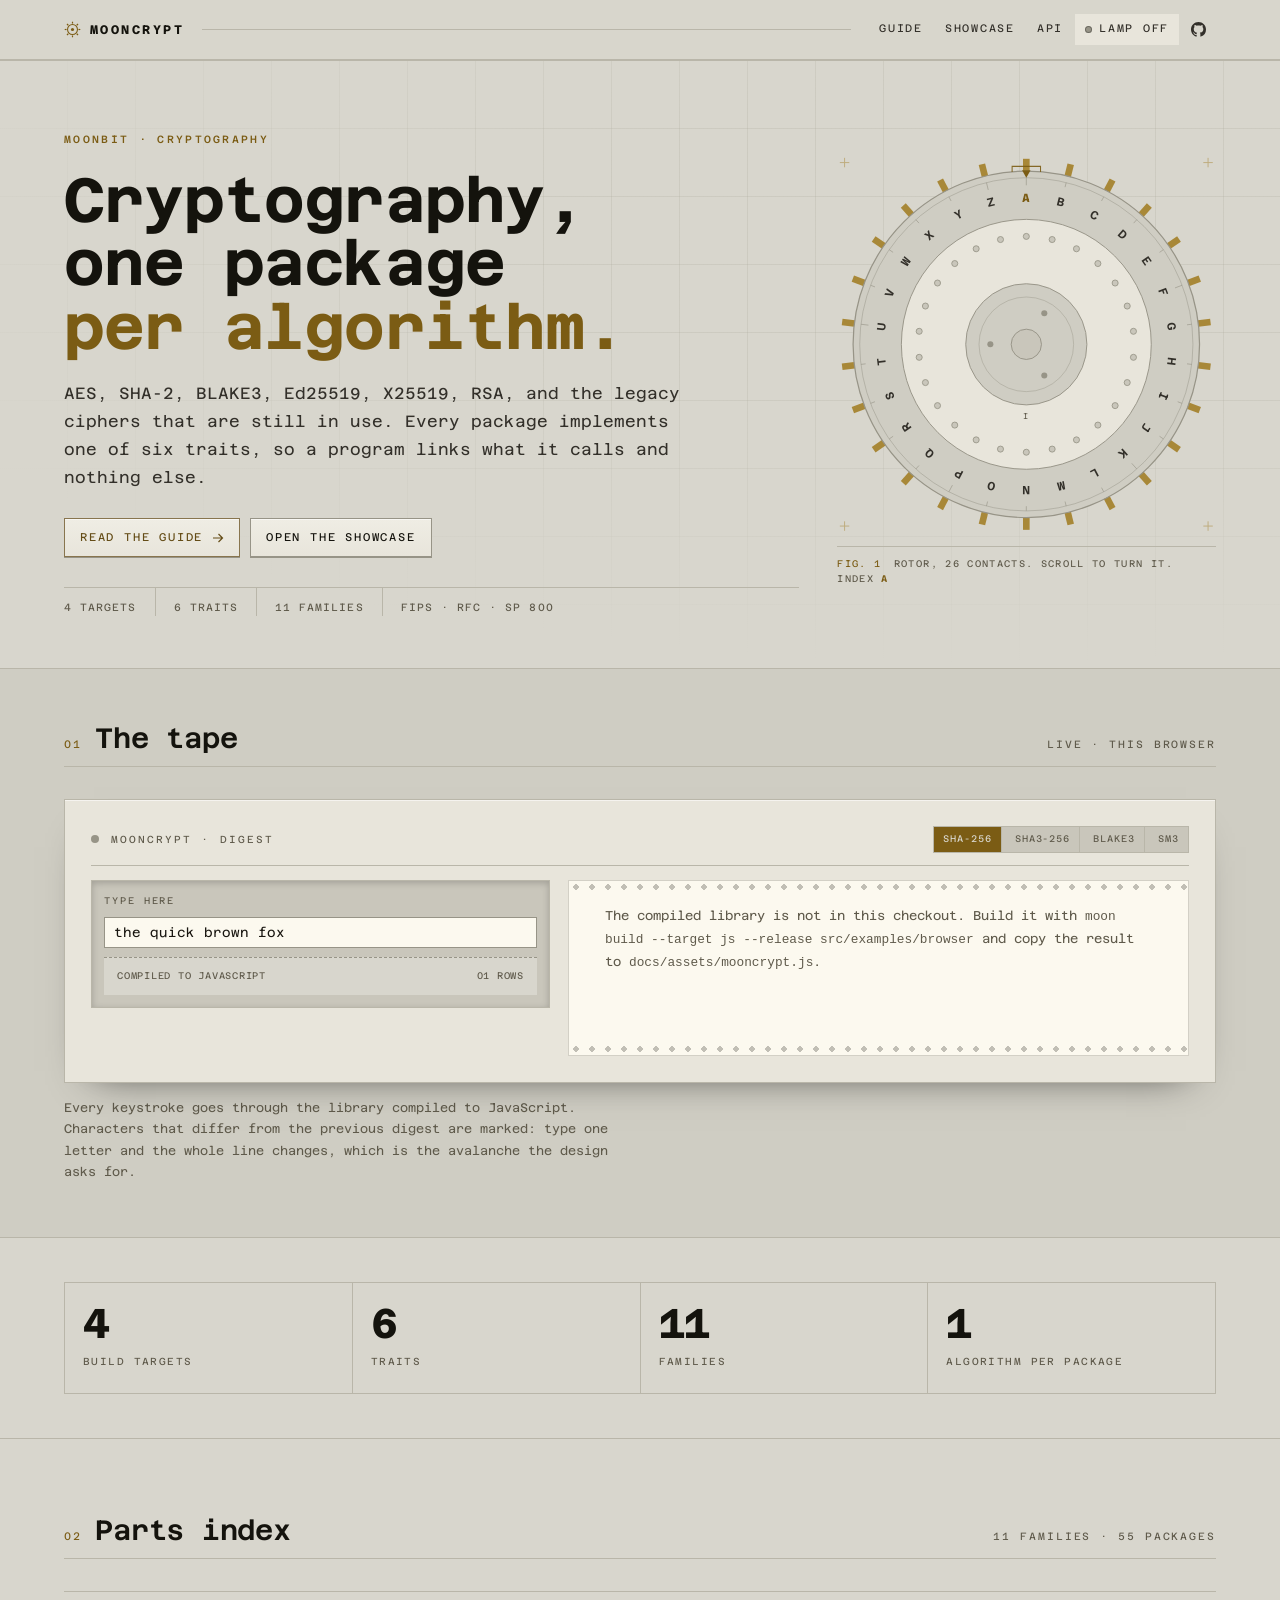
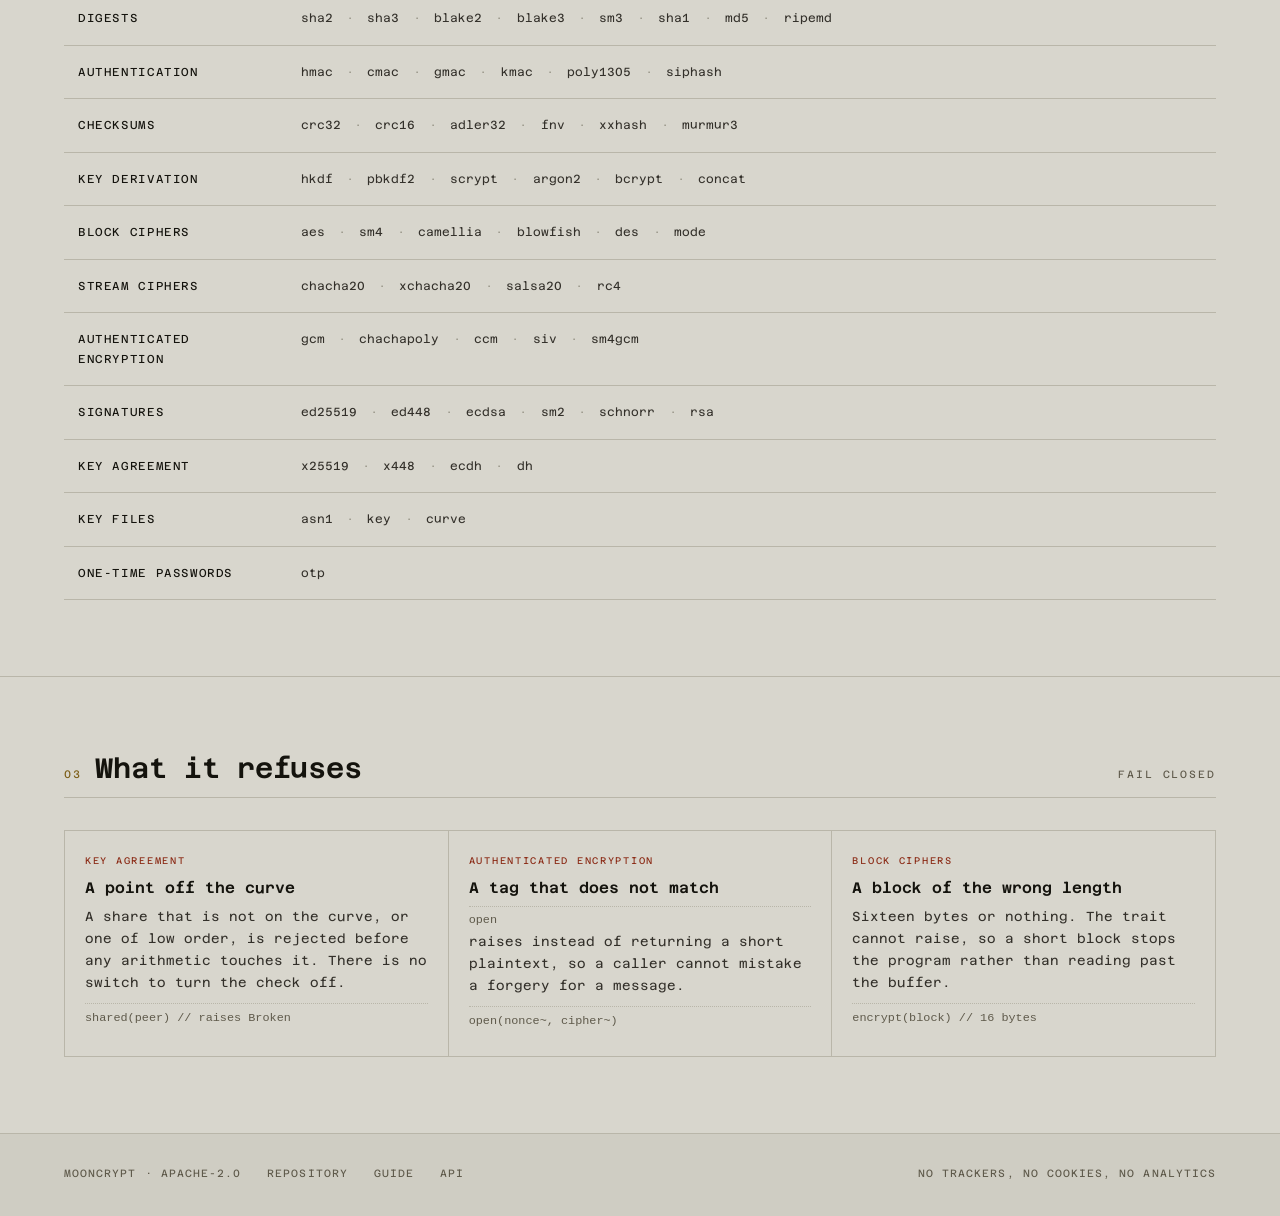
==== docs/index.html @ 3436085f "feat(mooncrypt): the rotor takes the wheel, one contact at a time. Twenty-six detents, 360/26 degree" ====
<!doctype html>
<html lang="en" data-home>
  <head>
    <meta charset="utf-8" />
    <meta name="viewport" content="width=device-width, initial-scale=1" />
    <title>mooncrypt — cryptographic algorithms for MoonBit</title>
    <meta
      name="description"
      content="Cryptographic algorithms for MoonBit, one per package: AES, SHA-2, SHA-3, BLAKE3, Ed25519, X25519, RSA, and the legacy ciphers that are still in use."
    />
    <link rel="icon" href="favicon.svg" type="image/svg+xml" />
    <link rel="preconnect" href="https://fonts.googleapis.com" />
    <link rel="preconnect" href="https://fonts.gstatic.com" crossorigin />
    <link
      href="https://fonts.googleapis.com/css2?family=Azeret+Mono:wght@400;500;600;700&display=swap"
      rel="stylesheet"
    />
    <link rel="stylesheet" href="assets/site.css" />
    <script>
      (() => {
        try {
          const saved = localStorage.getItem("mooncrypt-theme");
          const dark = !window.matchMedia("(prefers-color-scheme: light)").matches;
          document.documentElement.dataset.theme = saved || (dark ? "dark" : "light");
        } catch (e) {
          document.documentElement.dataset.theme = "dark";
        }
      })();
    </script>
  </head>

  <body>
    <header class="head">
      <div class="wrap">
        <a class="brand" href="index.html">
          <svg viewBox="0 0 24 24" aria-hidden="true">
            <circle cx="12" cy="12" r="7" fill="none" stroke="currentColor" stroke-width="1.5" />
            <circle cx="12" cy="12" r="2.2" fill="currentColor" />
            <g stroke="currentColor" stroke-width="1.7">
              <path d="M12 3.6V1" />
              <path d="M17.94 6.06 19.78 4.22" />
              <path d="M20.4 12H23" />
              <path d="M17.94 17.94 19.78 19.78" />
              <path d="M12 20.4V23" />
              <path d="M6.06 17.94 4.22 19.78" />
              <path d="M3.6 12H1" />
              <path d="M6.06 6.06 4.22 4.22" />
            </g>
          </svg>
          mooncrypt
        </a>

        <span class="head-rule" aria-hidden="true"></span>

        <nav class="nav" aria-label="Site">
          <a href="guide.html"><span class="word">Guide</span></a>
          <a href="showcase.html"><span class="word">Showcase</span></a>
          <a href="api.html"><span class="word">API</span></a>
          <button class="lamp-sw" data-theme-toggle aria-pressed="false" title="Switch the lamp">
            <i aria-hidden="true"></i><span class="word">lamp</span>
          </button>
          <a
            class="icon-link"
            href="https://github.com/moonbitstack/mooncrypt"
            aria-label="Repository on GitHub"
          >
            <svg viewBox="0 0 16 16" aria-hidden="true">
              <path
                fill="currentColor"
                d="M8 0C3.58 0 0 3.58 0 8c0 3.54 2.29 6.53 5.47 7.59.4.07.55-.17.55-.38 0-.19-.01-.82-.01-1.49-2.01.37-2.53-.49-2.69-.94-.09-.23-.48-.94-.82-1.13-.28-.15-.68-.52-.01-.53.63-.01 1.08.58 1.23.82.72 1.21 1.87.87 2.33.66.07-.52.28-.87.51-1.07-1.78-.2-3.64-.89-3.64-3.95 0-.87.31-1.59.82-2.15-.08-.2-.36-1.02.08-2.12 0 0 .67-.21 2.2.82.64-.18 1.32-.27 2-.27.68 0 1.36.09 2 .27 1.53-1.04 2.2-.82 2.2-.82.44 1.1.16 1.92.08 2.12.51.56.82 1.27.82 2.15 0 3.07-1.87 3.75-3.65 3.95.29.25.54.73.54 1.48 0 1.07-.01 1.93-.01 2.2 0 .21.15.46.55.38A8.01 8.01 0 0 0 16 8c0-4.42-3.58-8-8-8Z"
              />
            </svg>
          </a>
        </nav>
      </div>
    </header>

    <main>
      <section class="hero">
        <div class="wrap">
          <div class="hero-grid">
            <div>
              <span class="stamp">MoonBit · cryptography</span>
              <h1 class="display">
                Cryptography,<br />one package<br /><em>per algorithm.</em>
              </h1>
              <p class="lede">
                AES, SHA-2, BLAKE3, Ed25519, X25519, RSA, and the legacy ciphers
                that are still in use. Every package implements one of six traits, so
                a program links what it calls and nothing else.
              </p>

              <div class="hero-actions">
                <a class="btn btn-brass" href="guide.html">
                  Read the guide
                  <svg viewBox="0 0 12 12" aria-hidden="true">
                    <path d="M1 6h9M6.5 2 10.5 6 6.5 10" fill="none" stroke="currentColor" stroke-width="1.2" />
                  </svg>
                </a>
                <a class="btn" href="showcase.html">Open the showcase</a>
              </div>

              <div class="hero-facts">
                <div>4 targets</div>
                <div>6 traits</div>
                <div>11 families</div>
                <div>FIPS · RFC · SP 800</div>
              </div>
            </div>

            <figure class="rotor-fig">
              <div
                class="rotor-box"
                tabindex="0"
                role="slider"
                aria-orientation="vertical"
                aria-label="Rotor position"
                aria-valuemin="1"
                aria-valuemax="26"
                aria-valuenow="1"
                aria-valuetext="A"
              >
                <svg viewBox="0 0 400 400" role="img" aria-labelledby="rotor-t">
                <title id="rotor-t">A rotor drawn as an engineering plate: an outer ring of 26 teeth, an alphabet ring, 26 contacts, and a hub marked I.</title>
                <g stroke="var(--brass-2)" stroke-width="1" opacity=".5">
                <path d="M8 3 V13 M3 8 H13"/>
                <path d="M392 3 V13 M387 8 H397"/>
                <path d="M8 387 V397 M3 392 H13"/>
                <path d="M392 387 V397 M387 392 H397"/>
                </g>
                <g id="rotor-teeth" stroke="var(--brass-2)" stroke-width="7" opacity=".92">
                <line x1="200.00" y1="28.00" x2="200.00" y2="4.00"/>
                <line x1="241.16" y1="33.00" x2="246.91" y2="9.70"/>
                <line x1="279.93" y1="47.70" x2="291.09" y2="26.45"/>
                <line x1="314.06" y1="71.26" x2="329.97" y2="53.29"/>
                <line x1="341.55" y1="102.29" x2="361.30" y2="88.66"/>
                <line x1="360.82" y1="139.01" x2="383.26" y2="130.50"/>
                <line x1="370.75" y1="179.27" x2="394.57" y2="176.37"/>
                <line x1="370.75" y1="220.73" x2="394.57" y2="223.63"/>
                <line x1="360.82" y1="260.99" x2="383.26" y2="269.50"/>
                <line x1="341.55" y1="297.71" x2="361.30" y2="311.34"/>
                <line x1="314.06" y1="328.74" x2="329.97" y2="346.71"/>
                <line x1="279.93" y1="352.30" x2="291.09" y2="373.55"/>
                <line x1="241.16" y1="367.00" x2="246.91" y2="390.30"/>
                <line x1="200.00" y1="372.00" x2="200.00" y2="396.00"/>
                <line x1="158.84" y1="367.00" x2="153.09" y2="390.30"/>
                <line x1="120.07" y1="352.30" x2="108.91" y2="373.55"/>
                <line x1="85.94" y1="328.74" x2="70.03" y2="346.71"/>
                <line x1="58.45" y1="297.71" x2="38.70" y2="311.34"/>
                <line x1="39.18" y1="260.99" x2="16.74" y2="269.50"/>
                <line x1="29.25" y1="220.73" x2="5.43" y2="223.63"/>
                <line x1="29.25" y1="179.27" x2="5.43" y2="176.37"/>
                <line x1="39.18" y1="139.01" x2="16.74" y2="130.50"/>
                <line x1="58.45" y1="102.29" x2="38.70" y2="88.66"/>
                <line x1="85.94" y1="71.26" x2="70.03" y2="53.29"/>
                <line x1="120.07" y1="47.70" x2="108.91" y2="26.45"/>
                <line x1="158.84" y1="33.00" x2="153.09" y2="9.70"/>
                </g>
                <circle cx="200.0" cy="200.0" r="183" fill="var(--ground-2)" stroke="var(--line-2)" stroke-width="1.3"/>
                <g id="rotor-ring">
                <circle cx="200.0" cy="200.0" r="176" fill="none" stroke="var(--line-2)" stroke-width="1" opacity=".5"/>
                <g stroke="var(--line-2)" stroke-width="1" opacity=".65">
                <line x1="200.00" y1="24.00" x2="200.00" y2="32.00"/>
                <line x1="242.12" y1="29.11" x2="240.92" y2="33.97"/>
                <line x1="281.79" y1="44.16" x2="279.47" y2="48.59"/>
                <line x1="316.71" y1="68.26" x2="313.39" y2="72.00"/>
                <line x1="344.85" y1="100.02" x2="340.73" y2="102.86"/>
                <line x1="364.56" y1="137.59" x2="357.08" y2="140.43"/>
                <line x1="374.72" y1="178.79" x2="369.75" y2="179.39"/>
                <line x1="374.72" y1="221.21" x2="369.75" y2="220.61"/>
                <line x1="364.56" y1="262.41" x2="359.89" y2="260.64"/>
                <line x1="344.85" y1="299.98" x2="340.73" y2="297.14"/>
                <line x1="316.71" y1="331.74" x2="311.40" y2="325.75"/>
                <line x1="281.79" y1="355.84" x2="279.47" y2="351.41"/>
                <line x1="242.12" y1="370.89" x2="240.92" y2="366.03"/>
                <line x1="200.00" y1="376.00" x2="200.00" y2="371.00"/>
                <line x1="157.88" y1="370.89" x2="159.08" y2="366.03"/>
                <line x1="118.21" y1="355.84" x2="121.93" y2="348.76"/>
                <line x1="83.29" y1="331.74" x2="86.61" y2="328.00"/>
                <line x1="55.15" y1="299.98" x2="59.27" y2="297.14"/>
                <line x1="35.44" y1="262.41" x2="40.11" y2="260.64"/>
                <line x1="25.28" y1="221.21" x2="30.25" y2="220.61"/>
                <line x1="25.28" y1="178.79" x2="33.22" y2="179.75"/>
                <line x1="35.44" y1="137.59" x2="40.11" y2="139.36"/>
                <line x1="55.15" y1="100.02" x2="59.27" y2="102.86"/>
                <line x1="83.29" y1="68.26" x2="86.61" y2="72.00"/>
                <line x1="118.21" y1="44.16" x2="120.53" y2="48.59"/>
                <line x1="157.88" y1="29.11" x2="159.79" y2="36.88"/>
                </g>
                <g class="rotor-alpha" font-family="var(--mono)" font-size="12.5" font-weight="600" fill="var(--ink-2)" text-anchor="middle">
                <text x="200.0" y="50.00" transform="rotate(0.000 200.0 200.0)">A</text>
                <text x="200.0" y="50.00" transform="rotate(13.846 200.0 200.0)">B</text>
                <text x="200.0" y="50.00" transform="rotate(27.692 200.0 200.0)">C</text>
                <text x="200.0" y="50.00" transform="rotate(41.538 200.0 200.0)">D</text>
                <text x="200.0" y="50.00" transform="rotate(55.385 200.0 200.0)">E</text>
                <text x="200.0" y="50.00" transform="rotate(69.231 200.0 200.0)">F</text>
                <text x="200.0" y="50.00" transform="rotate(83.077 200.0 200.0)">G</text>
                <text x="200.0" y="50.00" transform="rotate(96.923 200.0 200.0)">H</text>
                <text x="200.0" y="50.00" transform="rotate(110.769 200.0 200.0)">I</text>
                <text x="200.0" y="50.00" transform="rotate(124.615 200.0 200.0)">J</text>
                <text x="200.0" y="50.00" transform="rotate(138.462 200.0 200.0)">K</text>
                <text x="200.0" y="50.00" transform="rotate(152.308 200.0 200.0)">L</text>
                <text x="200.0" y="50.00" transform="rotate(166.154 200.0 200.0)">M</text>
                <text x="200.0" y="50.00" transform="rotate(180.000 200.0 200.0)">N</text>
                <text x="200.0" y="50.00" transform="rotate(193.846 200.0 200.0)">O</text>
                <text x="200.0" y="50.00" transform="rotate(207.692 200.0 200.0)">P</text>
                <text x="200.0" y="50.00" transform="rotate(221.538 200.0 200.0)">Q</text>
                <text x="200.0" y="50.00" transform="rotate(235.385 200.0 200.0)">R</text>
                <text x="200.0" y="50.00" transform="rotate(249.231 200.0 200.0)">S</text>
                <text x="200.0" y="50.00" transform="rotate(263.077 200.0 200.0)">T</text>
                <text x="200.0" y="50.00" transform="rotate(276.923 200.0 200.0)">U</text>
                <text x="200.0" y="50.00" transform="rotate(290.769 200.0 200.0)">V</text>
                <text x="200.0" y="50.00" transform="rotate(304.615 200.0 200.0)">W</text>
                <text x="200.0" y="50.00" transform="rotate(318.462 200.0 200.0)">X</text>
                <text x="200.0" y="50.00" transform="rotate(332.308 200.0 200.0)">Y</text>
                <text x="200.0" y="50.00" transform="rotate(346.154 200.0 200.0)">Z</text>
                </g>
                </g>
                <path d="M200.0 24.0 l-4.5 -8 h9 z" fill="var(--brass)"/>
                <circle cx="200.0" cy="200.0" r="132" fill="var(--plate)" stroke="var(--line-2)" stroke-width="1"/>
                <g fill="var(--sunk)" stroke="var(--line-2)" stroke-width=".9">
                <circle cx="200.00" cy="86.00" r="3.2"/>
                <circle cx="227.28" cy="89.31" r="3.2"/>
                <circle cx="252.98" cy="99.06" r="3.2"/>
                <circle cx="275.60" cy="114.67" r="3.2"/>
                <circle cx="293.82" cy="135.24" r="3.2"/>
                <circle cx="306.59" cy="159.58" r="3.2"/>
                <circle cx="313.17" cy="186.26" r="3.2"/>
                <circle cx="313.17" cy="213.74" r="3.2"/>
                <circle cx="306.59" cy="240.42" r="3.2"/>
                <circle cx="293.82" cy="264.76" r="3.2"/>
                <circle cx="275.60" cy="285.33" r="3.2"/>
                <circle cx="252.98" cy="300.94" r="3.2"/>
                <circle cx="227.28" cy="310.69" r="3.2"/>
                <circle cx="200.00" cy="314.00" r="3.2"/>
                <circle cx="172.72" cy="310.69" r="3.2"/>
                <circle cx="147.02" cy="300.94" r="3.2"/>
                <circle cx="124.40" cy="285.33" r="3.2"/>
                <circle cx="106.18" cy="264.76" r="3.2"/>
                <circle cx="93.41" cy="240.42" r="3.2"/>
                <circle cx="86.83" cy="213.74" r="3.2"/>
                <circle cx="86.83" cy="186.26" r="3.2"/>
                <circle cx="93.41" cy="159.58" r="3.2"/>
                <circle cx="106.18" cy="135.24" r="3.2"/>
                <circle cx="124.40" cy="114.67" r="3.2"/>
                <circle cx="147.02" cy="99.06" r="3.2"/>
                <circle cx="172.72" cy="89.31" r="3.2"/>
                </g>
                <circle cx="200.0" cy="200.0" r="64" fill="var(--ground-2)" stroke="var(--line-2)" stroke-width="1"/>
                <circle cx="200.0" cy="200.0" r="50" fill="none" stroke="var(--line-2)" stroke-width="1" opacity=".45"/>
                <circle cx="200.0" cy="200.0" r="16" fill="var(--sunk)" stroke="var(--line-2)" stroke-width="1"/>
                <g fill="var(--line-2)">
                <circle cx="219.00" cy="167.09" r="3.2"/>
                <circle cx="219.00" cy="232.91" r="3.2"/>
                <circle cx="162.00" cy="200.00" r="3.2"/>
                </g>
                <text x="200.0" y="279.0" text-anchor="middle" font-family="var(--mono)" font-size="8.5" letter-spacing="2.6" fill="var(--ink-3)">I</text>
                <g stroke="var(--brass)" fill="none" stroke-width="1.1" opacity=".9">
                <path d="M185.0 18 V12 H215.0 V18"/>
                </g>
                </svg>
              </div>
              <figcaption class="rotor-caption">
                <span>Fig. 1</span> Rotor, 26 contacts. Scroll to turn it.
                <span class="rotor-index">index <b id="rotor-letter">A</b></span>
              </figcaption>
            </figure>
          </div>
        </div>
      </section>

      <section class="tape-band">
        <div class="wrap">
          <div class="sec-head">
            <span class="no">01</span>
            <h2>The tape</h2>
            <span class="rest">live · this browser</span>
          </div>

          <div class="device">
            <div class="device-bar">
              <span class="lamp" id="tape-lamp" aria-hidden="true"></span>
              <span class="name">mooncrypt · digest</span>
              <span class="right rotor-pick" role="group" aria-label="Digest">
                <button data-kind="sha256" aria-pressed="true">SHA-256</button>
                <button data-kind="sha3-256" aria-pressed="false">SHA3-256</button>
                <button data-kind="blake3" aria-pressed="false">BLAKE3</button>
                <button data-kind="sm3" aria-pressed="false">SM3</button>
              </span>
            </div>

            <div class="tape-screen">
              <div class="carriage">
                <label for="carriage">Type here</label>
                <input
                  id="carriage"
                  type="text"
                  value="the quick brown fox"
                  autocomplete="off"
                  spellcheck="false"
                />
                <div class="out">
                  <span>compiled to JavaScript</span>
                  <span id="tape-count">01 rows</span>
                </div>
              </div>

              <div class="tape" id="tape">
                <div class="tape-rows" id="tape-rows"></div>
              </div>
            </div>
          </div>

          <p class="dim" style="margin-top: 14px; font-size: 0.78rem; max-width: 68ch">
            Every keystroke goes through the library compiled to JavaScript.
            Characters that differ from the previous digest are marked: type one
            letter and the whole line changes, which is the avalanche the design
            asks for.
          </p>
        </div>
      </section>

      <section class="band band-tight">
        <div class="wrap">
          <div class="numbers">
            <div><b>4</b><span>build targets</span></div>
            <div><b>6</b><span>traits</span></div>
            <div><b>11</b><span>families</span></div>
            <div><b>1</b><span>algorithm per package</span></div>
          </div>
        </div>
      </section>

      <section class="band">
        <div class="wrap">
          <div class="sec-head">
            <span class="no">02</span>
            <h2>Parts index</h2>
            <span class="rest">11 families · 55 packages</span>
          </div>

          <div class="parts">
            <a class="part" href="api.html#hash">
              <span class="fam">Digests</span>
              <span class="pk">sha2 <i>·</i> sha3 <i>·</i> blake2 <i>·</i> blake3 <i>·</i> sm3 <i>·</i> sha1 <i>·</i> md5 <i>·</i> ripemd</span>
            </a>
            <a class="part" href="api.html#mac">
              <span class="fam">Authentication</span>
              <span class="pk">hmac <i>·</i> cmac <i>·</i> gmac <i>·</i> kmac <i>·</i> poly1305 <i>·</i> siphash</span>
            </a>
            <a class="part" href="api.html#sum">
              <span class="fam">Checksums</span>
              <span class="pk">crc32 <i>·</i> crc16 <i>·</i> adler32 <i>·</i> fnv <i>·</i> xxhash <i>·</i> murmur3</span>
            </a>
            <a class="part" href="api.html#kdf">
              <span class="fam">Key derivation</span>
              <span class="pk">hkdf <i>·</i> pbkdf2 <i>·</i> scrypt <i>·</i> argon2 <i>·</i> bcrypt <i>·</i> concat</span>
            </a>
            <a class="part" href="api.html#cipher">
              <span class="fam">Block ciphers</span>
              <span class="pk">aes <i>·</i> sm4 <i>·</i> camellia <i>·</i> blowfish <i>·</i> des <i>·</i> mode</span>
            </a>
            <a class="part" href="api.html#stream">
              <span class="fam">Stream ciphers</span>
              <span class="pk">chacha20 <i>·</i> xchacha20 <i>·</i> salsa20 <i>·</i> rc4</span>
            </a>
            <a class="part" href="api.html#aead">
              <span class="fam">Authenticated encryption</span>
              <span class="pk">gcm <i>·</i> chachapoly <i>·</i> ccm <i>·</i> siv <i>·</i> sm4gcm</span>
            </a>
            <a class="part" href="api.html#sign">
              <span class="fam">Signatures</span>
              <span class="pk">ed25519 <i>·</i> ed448 <i>·</i> ecdsa <i>·</i> sm2 <i>·</i> schnorr <i>·</i> rsa</span>
            </a>
            <a class="part" href="api.html#kex">
              <span class="fam">Key agreement</span>
              <span class="pk">x25519 <i>·</i> x448 <i>·</i> ecdh <i>·</i> dh</span>
            </a>
            <a class="part" href="api.html#key">
              <span class="fam">Key files</span>
              <span class="pk">asn1 <i>·</i> key <i>·</i> curve</span>
            </a>
            <a class="part" href="api.html#otp">
              <span class="fam">One-time passwords</span>
              <span class="pk">otp</span>
            </a>
          </div>
        </div>
      </section>

      <section class="band">
        <div class="wrap">
          <div class="sec-head">
            <span class="no">03</span>
            <h2>What it refuses</h2>
            <span class="rest">fail closed</span>
          </div>

          <div class="refusals">
            <div class="refusal">
              <span class="tag">Key agreement</span>
              <h3>A point off the curve</h3>
              <p>
                A share that is not on the curve, or one of low order, is rejected
                before any arithmetic touches it. There is no switch to turn the
                check off.
              </p>
              <code>shared(peer) // raises Broken</code>
            </div>

            <div class="refusal">
              <span class="tag">Authenticated encryption</span>
              <h3>A tag that does not match</h3>
              <p>
                <code>open</code> raises instead of returning a short plaintext, so
                a caller cannot mistake a forgery for a message.
              </p>
              <code>open(nonce~, cipher~)</code>
            </div>

            <div class="refusal">
              <span class="tag">Block ciphers</span>
              <h3>A block of the wrong length</h3>
              <p>
                Sixteen bytes or nothing. The trait cannot raise, so a short block
                stops the program rather than reading past the buffer.
              </p>
              <code>encrypt(block) // 16 bytes</code>
            </div>
          </div>
        </div>
      </section>
    </main>

    <footer class="foot">
      <div class="wrap">
        <span>mooncrypt · Apache-2.0</span>
        <a href="https://github.com/moonbitstack/mooncrypt">Repository</a>
        <a href="guide.html">Guide</a>
        <a href="api.html">API</a>
        <span class="spacer">No trackers, no cookies, no analytics</span>
      </div>
    </footer>

    <script src="assets/mooncrypt.js"></script>
    <script src="assets/site.js"></script>
  </body>
</html>
---- docs/assets/site.css ----
/* mooncrypt — the site is a machine.
   One typeface, set like a stamped plate. Every rule is a hairline, every
   label is engraved, and the only light surface is the paper the machine
   prints on. Dark is the housing; light is the enamel panel. */

/* ── tokens ─────────────────────────────────────────────────────────────── */

:root {
  color-scheme: light;

  --mono: "Azeret Mono", ui-monospace, "SF Mono", Menlo, Consolas, monospace;

  /* enamel panel */
  --ground: #d8d6cd;
  --ground-2: #cfcdc3;
  --plate: #e8e5db;
  --plate-2: #efede4;
  --sunk: #c9c6bb;
  --line: #b9b6a9;
  --line-2: #979487;
  --ink: #14130d;
  --ink-2: #33302a;
  --ink-3: #5f5a4b;
  --brass: #7b5c14;
  --brass-2: #a5822c;
  --lamp: #9c440f;
  --red: #8b2b16;
  --paper: #fcf9ef;
  --paper-ink: #191610;
  --paper-rule: #d8cfb4;

  --shadow: 0 1px 0 color-mix(in oklab, var(--ground) 40%, transparent);
  --bevel: inset 0 1px 0 color-mix(in oklab, #fff 55%, transparent);

  --head-h: 60px;
  --wrap: 1240px;
  --gutter: clamp(18px, 4vw, 44px);
}

[data-theme="dark"] {
  color-scheme: dark;

  /* bakelite housing */
  --ground: #0b0b0c;
  --ground-2: #101011;
  --plate: #161617;
  --plate-2: #1c1c1e;
  --sunk: #08080a;
  --line: #2a2a2d;
  --line-2: #3c3c41;
  --ink: #ece7da;
  --ink-2: #c4bdad;
  --ink-3: #8d8779;
  --brass: #c9a049;
  --brass-2: #8d6f2b;
  --lamp: #ffb648;
  --red: #d4634a;
  --paper: #ece6d6;
  --paper-ink: #1b1811;
  --paper-rule: #cdc4aa;

  --shadow: 0 1px 0 color-mix(in oklab, #000 60%, transparent);
  --bevel: inset 0 1px 0 color-mix(in oklab, #fff 7%, transparent);
}

@media (prefers-color-scheme: dark) {
  :root:not([data-theme="light"]) {
    color-scheme: dark;
    --ground: #0b0b0c;
    --ground-2: #101011;
    --plate: #161617;
    --plate-2: #1c1c1e;
    --sunk: #08080a;
    --line: #2a2a2d;
    --line-2: #3c3c41;
    --ink: #e9e4d7;
    --ink-2: #b3ac9c;
    --ink-3: #79746a;
    --brass: #c9a049;
    --brass-2: #8d6f2b;
    --lamp: #ffb648;
    --red: #d4634a;
    --paper: #ece6d6;
    --paper-ink: #1b1811;
    --paper-rule: #cdc4aa;
    --shadow: 0 1px 0 color-mix(in oklab, #000 60%, transparent);
    --bevel: inset 0 1px 0 color-mix(in oklab, #fff 7%, transparent);
  }
}

/* ── base ───────────────────────────────────────────────────────────────── */

*,
*::before,
*::after {
  box-sizing: border-box;
}

html {
  -webkit-text-size-adjust: 100%;
  scrollbar-color: var(--line-2) var(--ground);
  scrollbar-width: thin;
}

@supports not selector(::-webkit-scrollbar) {
  html {
    scrollbar-color: var(--line-2) var(--ground);
    scrollbar-width: thin;
  }
}

::-webkit-scrollbar {
  width: 11px;
  height: 11px;
}

::-webkit-scrollbar-track {
  background: var(--ground-2);
  border-left: 1px solid var(--line);
}

::-webkit-scrollbar-thumb {
  background: var(--line-2);
  border: 3px solid var(--ground-2);
}

::-webkit-scrollbar-thumb:hover {
  background: var(--brass);
}

/* At the very top the homepage shows no bar, and gives up none of its width:
   the strip stays where it is and is simply drawn in the colour of the page,
   so the first turn of the wheel shifts nothing. */

html[data-home]:not([data-scrolled]) {
  scrollbar-color: transparent transparent;
}

html[data-home]:not([data-scrolled])::-webkit-scrollbar-track,
html[data-home]:not([data-scrolled])::-webkit-scrollbar-corner {
  background: transparent;
  border-left-color: transparent;
}

html[data-home]:not([data-scrolled])::-webkit-scrollbar-thumb,
html[data-home]:not([data-scrolled])::-webkit-scrollbar-thumb:hover {
  background: transparent;
  border-color: transparent;
}

body {
  margin: 0;
  background: var(--ground);
  color: var(--ink);
  font-family: var(--mono);
  font-size: 15px;
  line-height: 1.72;
  font-variant-ligatures: none;
  overflow-x: clip;
  -webkit-font-smoothing: antialiased;
}

@supports (font-variant-ligatures: no-contextual) {
  html,
  button,
  input,
  textarea,
  select {
    font-variant-ligatures: no-contextual;
  }
}

a {
  color: inherit;
  text-decoration: none;
}

button {
  font: inherit;
  color: inherit;
  background: none;
  border: 0;
  cursor: pointer;
}

img,
svg {
  display: block;
  max-width: 100%;
}

/* Selection is a wash of brass, not a block of it. A solid block inverts the
   paragraph to enamel-on-brass, which reads as a different page printed on
   different stock; the point of highlighting is that the sentence is still the
   sentence you are reading. */
::selection {
  background: color-mix(in oklab, var(--brass) 26%, transparent);
  color: inherit;
}

/* The plates, the tape, the rotor and the navigation are surfaces of a machine,
   not text on a page. A drag that starts on one of them used to paint a
   selection block across the brass, which breaks the object entirely: a typebar
   does not highlight. Prose, listings, printed output and signatures stay
   selectable, because those are what a reader actually copies. */
.head,
.nav,
.foot,
.hero,
.rotor-fig,
.device,
.tape-band,
.numbers,
.parts,
.part,
.refusals,
.refusal,
.rail,
.listing-bar,
.doc-head,
.bench,
.dial,
.dial-row,
.hexdump,
.grid-bits,
.bits-legend,
.code-pin,
.otp-meta,
.verdict-line,
.sec-head,
.tag,
.kind {
  -webkit-user-select: none;
  user-select: none;
  -webkit-touch-callout: none;
  cursor: default;
}

/* Inside those surfaces two things stay exempt. A carriage you cannot select or
   type into is not a carriage, so the text fields take selection back; and the
   controls keep a pointer, because a link is still a link even when its label
   cannot be highlighted. */
.carriage,
input,
textarea,
select {
  -webkit-user-select: auto;
  user-select: auto;
  cursor: auto;
}

.head a,
.nav a,
.part a,
.rail a,
.btn,
.field {
  cursor: pointer;
}

/* A flash of grey under the finger is the mobile equivalent of the selection
   block: it makes the object feel like a document. */
a,
button {
  -webkit-tap-highlight-color: transparent;
}

/* Nor can the drawn parts be picked up and carried like a picture. */
.rotor-fig,
.device,
.tape-band {
  -webkit-user-drag: none;
}

:focus-visible {
  outline: 1px solid var(--brass);
  outline-offset: 2px;
}

/* ── type ───────────────────────────────────────────────────────────────── */

.stamp {
  font-size: 0.66rem;
  font-weight: 500;
  letter-spacing: 0.22em;
  text-transform: uppercase;
  color: var(--brass);
}

.stamp-quiet {
  color: var(--ink-3);
}

h1,
h2,
h3,
h4 {
  margin: 0;
  font-weight: 600;
  letter-spacing: -0.01em;
  line-height: 1.12;
}

.display {
  font-size: clamp(2.1rem, 5.4vw, 3.9rem);
  font-weight: 700;
  letter-spacing: -0.015em;
  line-height: 1.02;
  text-wrap: balance;
}

h2 {
  font-size: clamp(1.35rem, 2.4vw, 1.75rem);
}

h3 {
  font-size: 1.02rem;
}

p {
  margin: 0;
  text-wrap: pretty;
}

.lede {
  font-size: 1.02rem;
  color: var(--ink-2);
  max-width: 58ch;
}

.dim {
  color: var(--ink-3);
}

.mono {
  font-family: var(--mono);
  font-variant-numeric: tabular-nums;
}

/* ── layout ─────────────────────────────────────────────────────────────── */

.wrap {
  width: 100%;
  max-width: var(--wrap);
  margin-inline: auto;
  padding-inline: var(--gutter);
}

.band {
  border-top: 1px solid var(--line);
  padding-block: clamp(38px, 6vw, 76px);
}

.band-tight {
  padding-block: clamp(26px, 4vw, 44px);
}

.split {
  display: grid;
  grid-template-columns: minmax(0, 1fr);
  gap: clamp(24px, 4vw, 56px);
}

@media (width >= 900px) {
  .split-75 {
    grid-template-columns: minmax(0, 7fr) minmax(0, 5fr);
    align-items: start;
  }

  .split-64 {
    grid-template-columns: minmax(0, 6fr) minmax(0, 4fr);
    align-items: start;
  }
}

.sec-head {
  display: flex;
  align-items: baseline;
  gap: 14px;
  padding-bottom: 12px;
  border-bottom: 1px solid var(--line);
  margin-bottom: clamp(20px, 3vw, 32px);
}

.sec-head .no {
  font-size: 0.68rem;
  letter-spacing: 0.16em;
  color: var(--brass);
}

.sec-head .rest {
  margin-left: auto;
  font-size: 0.66rem;
  letter-spacing: 0.18em;
  text-transform: uppercase;
  color: var(--ink-3);
}

/* ── header ─────────────────────────────────────────────────────────────── */

.head {
  position: sticky;
  top: 0;
  z-index: 40;
  height: var(--head-h);
  background: color-mix(in oklab, var(--ground) 92%, transparent);
  backdrop-filter: saturate(140%) blur(6px);
  border-bottom: 1px solid var(--line);
}

.head > .wrap {
  display: flex;
  align-items: center;
  gap: 18px;
  height: 100%;
}

.brand {
  display: flex;
  align-items: center;
  gap: 9px;
  font-weight: 700;
  font-size: 0.78rem;
  letter-spacing: 0.2em;
  text-transform: uppercase;
  white-space: nowrap;
}

.brand svg {
  width: 17px;
  height: 17px;
  color: var(--brass);
}

.brand:hover svg {
  animation: spin 8s linear infinite;
}

@keyframes spin {
  to {
    transform: rotate(360deg);
  }
}

.head-rule {
  flex: 1;
  height: 1px;
  background: var(--line);
  min-width: 12px;
}

.nav {
  display: flex;
  align-items: center;
  gap: 2px;
}

.nav a,
.nav button {
  display: flex;
  align-items: center;
  gap: 7px;
  padding: 5px 9px;
  font-size: 0.68rem;
  letter-spacing: 0.16em;
  text-transform: uppercase;
  color: var(--ink-2);
  border: 1px solid transparent;
}

.nav a:hover,
.nav button:hover {
  color: var(--ink);
  border-color: var(--line);
  background: var(--plate);
}

.nav a[aria-current="page"] {
  color: var(--brass);
  border-color: var(--line);
  background: var(--plate);
  box-shadow: var(--bevel);
}

.nav svg {
  width: 13px;
  height: 13px;
}

.icon-link {
  padding: 6px;
}

.icon-link svg {
  width: 15px;
  height: 15px;
}

/* the lamp switch */
.lamp-sw {
  display: flex;
  align-items: center;
  gap: 7px;
  padding: 5px 8px;
  border: 1px solid var(--line);
  background: var(--plate);
  font-size: 0.64rem;
  letter-spacing: 0.14em;
  text-transform: uppercase;
  color: var(--ink-3);
}

.lamp-sw i {
  width: 7px;
  height: 7px;
  border-radius: 50%;
  background: var(--line-2);
  box-shadow: inset 0 0 0 1px color-mix(in oklab, #000 30%, transparent);
}

[data-theme="dark"] .lamp-sw i,
:root:not([data-theme="light"]) .lamp-sw i {
  background: var(--lamp);
  box-shadow:
    0 0 6px color-mix(in oklab, var(--lamp) 70%, transparent),
    inset 0 0 0 1px color-mix(in oklab, #000 40%, transparent);
}

@media (width <= 720px) {
  .head .wrap {
    gap: 8px;
  }

  .brand {
    font-size: 0.7rem;
    letter-spacing: 0.14em;
  }

  .nav a,
  .nav button {
    padding: 5px 6px;
    font-size: 0.6rem;
    letter-spacing: 0.07em;
  }

  .lamp-sw {
    padding: 5px;
  }

  .lamp-sw .word {
    display: none;
  }

  .head-rule {
    display: none;
  }
}

/* ── plates, screws, drafting marks ─────────────────────────────────────── */

.plate {
  position: relative;
  background: var(--plate);
  border: 1px solid var(--line);
  box-shadow: var(--bevel);
}

.plate-sunk {
  background: var(--sunk);
  box-shadow: inset 0 2px 6px color-mix(in oklab, #000 22%, transparent);
  border-color: var(--line);
}

.ticked::before,
.ticked::after {
  content: "";
  position: absolute;
  width: 9px;
  height: 9px;
  border: 1px solid var(--brass-2);
  opacity: 0.55;
  pointer-events: none;
}

.ticked::before {
  top: 6px;
  left: 6px;
  border-right: 0;
  border-bottom: 0;
}

.ticked::after {
  right: 6px;
  bottom: 6px;
  border-left: 0;
  border-top: 0;
}

.screw {
  position: absolute;
  width: 9px;
  height: 9px;
  border-radius: 50%;
  background:
    linear-gradient(
      168deg,
      color-mix(in oklab, var(--line-2) 70%, #fff 30%),
      var(--line-2) 60%
    );
  box-shadow: inset 0 0 0 1px color-mix(in oklab, #000 35%, transparent);
  pointer-events: none;
}

.screw::after {
  content: "";
  position: absolute;
  inset: 4px 1px;
  border-top: 1px solid color-mix(in oklab, #000 55%, transparent);
  transform: rotate(var(--turn, 24deg));
}

/* ── hero ───────────────────────────────────────────────────────────────── */

.hero {
  position: relative;
  padding-block: clamp(34px, 5vw, 68px) clamp(30px, 4vw, 52px);
  border-top: 1px solid var(--line);
  background-image:
    linear-gradient(
      to right,
      color-mix(in oklab, var(--line) 34%, transparent) 1px,
      transparent 1px
    ),
    linear-gradient(
      to bottom,
      color-mix(in oklab, var(--line) 34%, transparent) 1px,
      transparent 1px
    );
  background-size: 68px 68px;
  background-position: -1px -1px;
}

.hero::after {
  content: "";
  position: absolute;
  inset: 0;
  background: radial-gradient(
    120% 90% at 78% 30%,
    transparent 30%,
    var(--ground) 78%
  );
  pointer-events: none;
}

.hero > .wrap {
  position: relative;
  z-index: 1;
}

.hero-grid {
  display: grid;
  grid-template-columns: minmax(0, 1fr);
  gap: clamp(28px, 4vw, 40px);
}

@media (width >= 940px) {
  .hero-grid {
    grid-template-columns: minmax(0, 1.32fr) minmax(0, 0.68fr);
    gap: clamp(24px, 3vw, 48px);
    align-items: center;
  }
}

.hero h1 {
  margin-block: 18px 20px;
}

.hero h1 em {
  font-style: normal;
  color: var(--brass);
}

.hero-actions {
  display: flex;
  flex-wrap: wrap;
  gap: 10px;
  margin-top: 26px;
}

.btn {
  display: inline-flex;
  align-items: center;
  gap: 9px;
  padding: 9px 15px;
  font-size: 0.7rem;
  letter-spacing: 0.16em;
  text-transform: uppercase;
  color: var(--ink);
  background: linear-gradient(var(--plate-2), var(--plate));
  border: 1px solid var(--line-2);
  box-shadow:
    0 1px 0 var(--line-2),
    var(--bevel);
  transition: transform 90ms ease;
}

.btn:hover {
  border-color: var(--brass);
  color: var(--ink);
}

.btn:active {
  transform: translateY(1px);
  box-shadow: inset 0 2px 5px color-mix(in oklab, #000 30%, transparent);
}

.btn-brass {
  color: color-mix(in oklab, var(--brass) 80%, var(--ink));
  border-color: color-mix(in oklab, var(--brass) 55%, var(--line-2));
}

.btn svg {
  width: 12px;
  height: 12px;
}

.hero-facts {
  display: flex;
  flex-wrap: wrap;
  gap: 0;
  margin-top: 30px;
  border-top: 1px solid var(--line);
}

.hero-facts div {
  padding: 10px 18px 0 0;
  margin-right: 18px;
  border-right: 1px solid var(--line);
  font-size: 0.66rem;
  letter-spacing: 0.1em;
  text-transform: uppercase;
  color: var(--ink-3);
}

.hero-facts div:last-child {
  border-right: 0;
}

/* the rotor drawing */

.rotor-box {
  position: relative;
  aspect-ratio: 1;
  max-width: 462px;
  margin-inline: auto;
  width: 100%;
  /* the dial takes the wheel, so it is handled like a part, not a picture */
  border-radius: 50%;
  user-select: none;
  -webkit-user-select: none;
  touch-action: pan-y;
}

.rotor-box:focus-visible {
  outline-offset: 7px;
}

/* the letter standing under the index */
.rotor-alpha .at {
  fill: var(--brass);
  font-weight: 700;
}

.rotor-box svg {
  width: 100%;
  height: 100%;
  overflow: visible;
}

.rotor-fig {
  margin: 0;
  display: grid;
  gap: 13px;
}

.rotor-caption {
  display: block;
  padding-top: 9px;
  border-top: 1px solid var(--line);
  font-size: 0.6rem;
  letter-spacing: 0.14em;
  text-transform: uppercase;
  color: var(--ink-3);
  line-height: 1.6;
}

.rotor-caption > span:first-child {
  margin-right: 5px;
  color: var(--brass);
  white-space: nowrap;
}

/* The index reads on its own line: turning the dial must never reflow the
   sentence above it. */
.rotor-caption .rotor-index {
  display: block;
  white-space: nowrap;
}

.rotor-caption b {
  color: var(--brass);
  font-weight: 600;
}

@media (width <= 940px) {
  .rotor-box {
    max-width: 320px;
  }
}

/* ── the tape ───────────────────────────────────────────────────────────── */

.tape-band {
  border-top: 1px solid var(--line);
  background: var(--ground-2);
  padding-block: clamp(30px, 4.4vw, 54px);
}

.device {
  position: relative;
  padding: clamp(16px, 2.4vw, 26px);
  background: var(--plate);
  border: 1px solid var(--line);
  box-shadow:
    var(--bevel),
    0 18px 40px -30px color-mix(in oklab, #000 80%, transparent);
}

.device-bar {
  display: flex;
  align-items: center;
  gap: 12px;
  padding-bottom: 12px;
  margin-bottom: 14px;
  border-bottom: 1px solid var(--line);
}

.device-bar .lamp {
  width: 8px;
  height: 8px;
  border-radius: 50%;
  background: var(--line-2);
  transition: background 160ms ease, box-shadow 160ms ease;
}

.device-bar .lamp.live {
  background: var(--lamp);
  box-shadow: 0 0 9px color-mix(in oklab, var(--lamp) 80%, transparent);
}

.device-bar .name {
  font-size: 0.64rem;
  letter-spacing: 0.2em;
  text-transform: uppercase;
  color: var(--ink-3);
}

.device-bar .right {
  margin-left: auto;
  display: flex;
  gap: 4px;
}

.rotor-pick {
  display: flex;
  gap: 0;
  border: 1px solid var(--line);
  background: var(--sunk);
}

.rotor-pick button {
  padding: 4px 9px;
  font-size: 0.6rem;
  letter-spacing: 0.1em;
  text-transform: uppercase;
  color: var(--ink-3);
  border-right: 1px solid var(--line);
}

.rotor-pick button:last-child {
  border-right: 0;
}

.rotor-pick button[aria-pressed="true"] {
  color: var(--ground);
  background: var(--brass);
}

.tape-screen {
  display: grid;
  grid-template-columns: minmax(0, 1fr);
  gap: 14px;
}

@media (width >= 860px) {
  .tape-screen {
    grid-template-columns: minmax(0, 0.85fr) minmax(0, 1.15fr);
    gap: 18px;
    align-items: start;
  }
}

.carriage {
  position: relative;
  background: var(--sunk);
  border: 1px solid var(--line);
  padding: 12px;
  box-shadow: inset 0 2px 7px color-mix(in oklab, #000 20%, transparent);
}

.carriage label {
  display: block;
  font-size: 0.6rem;
  letter-spacing: 0.2em;
  text-transform: uppercase;
  color: var(--ink-3);
  margin-bottom: 8px;
}

.carriage input {
  width: 100%;
  padding: 8px 10px;
  font-family: var(--mono);
  font-size: 0.86rem;
  color: var(--ink);
  background: var(--paper);
  color: var(--paper-ink);
  border: 1px solid var(--line-2);
  border-radius: 0;
}

.carriage input:focus {
  outline: none;
  border-color: var(--brass);
  box-shadow: 0 0 0 1px color-mix(in oklab, var(--brass) 45%, transparent);
}

.carriage .out {
  display: flex;
  justify-content: space-between;
  gap: 10px;
  margin-top: 9px;
  font-size: 0.6rem;
  letter-spacing: 0.08em;
  text-transform: uppercase;
  color: var(--ink-3);
}

.tape {
  position: relative;
  background: var(--paper);
  color: var(--paper-ink);
  padding: 20px 0;
  border: 1px solid color-mix(in oklab, var(--paper-ink) 18%, transparent);
  overflow: hidden;
  min-height: 176px;
}

.tape::before,
.tape::after {
  content: "";
  position: absolute;
  left: 0;
  right: 0;
  height: 12px;
  background-image: radial-gradient(
    circle at 7px 6px,
    color-mix(in oklab, var(--paper-ink) 26%, transparent) 0 2.6px,
    transparent 2.8px
  );
  background-size: 16px 12px;
  pointer-events: none;
}

.tape::before {
  top: 0;
}

.tape::after {
  bottom: 0;
}

.tape-rows {
  padding: 4px 18px;
  display: grid;
  gap: 0;
}

.tape-row {
  display: grid;
  grid-template-columns: 4.2em minmax(0, 1fr);
  gap: 12px;
  padding: 5px 0;
  border-bottom: 1px dotted
    color-mix(in oklab, var(--paper-ink) 20%, transparent);
  font-size: 0.72rem;
  line-height: 1.55;
  animation: feed 260ms ease both;
}

@keyframes feed {
  from {
    opacity: 0;
    transform: translateY(-4px);
  }
}

.tape-row:last-child {
  border-bottom: 0;
}

.tape-row .when {
  color: color-mix(in oklab, var(--paper-ink) 55%, transparent);
  font-size: 0.62rem;
  letter-spacing: 0.06em;
  padding-top: 2px;
}

.tape-row .cell {
  display: grid;
  gap: 1px;
  min-width: 0;
}

.tape-row .say {
  font-size: 0.66rem;
  color: color-mix(in oklab, var(--paper-ink) 58%, transparent);
  white-space: nowrap;
  overflow: hidden;
  text-overflow: ellipsis;
}

.tape-row .digest {
  word-break: break-all;
  letter-spacing: 0.04em;
}

.tape-row .digest b {
  font-weight: 600;
  color: var(--lamp);
  background: color-mix(in oklab, var(--lamp) 12%, transparent);
}

.tape-row .verdict {
  font-size: 0.62rem;
  letter-spacing: 0.12em;
  text-transform: uppercase;
  color: color-mix(in oklab, var(--paper-ink) 60%, transparent);
}

@media (prefers-reduced-motion: reduce) {
  .tape-row {
    animation: none;
  }

  .brand:hover svg {
    animation: none;
  }
}

/* ── the numbers ────────────────────────────────────────────────────────── */

.numbers {
  display: grid;
  grid-template-columns: repeat(2, minmax(0, 1fr));
  border-top: 1px solid var(--line);
  border-left: 1px solid var(--line);
}

@media (width >= 780px) {
  .numbers {
    grid-template-columns: repeat(4, minmax(0, 1fr));
  }
}

.numbers div {
  padding: 20px 18px 22px;
  border-right: 1px solid var(--line);
  border-bottom: 1px solid var(--line);
  background: var(--ground);
}

.numbers b {
  display: block;
  font-size: clamp(1.9rem, 4vw, 2.6rem);
  font-weight: 700;
  letter-spacing: -0.03em;
  line-height: 1;
  color: var(--ink);
}

.numbers span {
  display: block;
  margin-top: 9px;
  font-size: 0.64rem;
  letter-spacing: 0.14em;
  text-transform: uppercase;
  color: var(--ink-3);
}

/* ── the parts index ────────────────────────────────────────────────────── */

.parts {
  border-top: 1px solid var(--line);
}

.part {
  display: grid;
  grid-template-columns: minmax(0, 1fr);
  gap: 4px 20px;
  padding: 15px 2px 15px 14px;
  border-bottom: 1px solid var(--line);
  position: relative;
  transition: background 140ms ease, padding-left 140ms ease;
}

@media (width >= 760px) {
  .part {
    grid-template-columns: 13.5em minmax(0, 1fr);
    align-items: baseline;
  }
}

.part::before {
  content: "";
  position: absolute;
  left: 0;
  top: 0;
  bottom: 0;
  width: 2px;
  background: var(--brass);
  transform: scaleY(0);
  transform-origin: top;
  transition: transform 180ms ease;
}

.part:hover {
  background: var(--ground-2);
  padding-left: 18px;
}

.part:hover::before {
  transform: scaleY(1);
}

.part .fam {
  font-size: 0.72rem;
  letter-spacing: 0.14em;
  text-transform: uppercase;
  color: var(--ink);
}

.part .pk {
  font-size: 0.74rem;
  color: var(--ink-2);
  line-height: 1.9;
  word-spacing: 0.2em;
}

.part .pk i {
  font-style: normal;
  color: var(--line-2);
  padding-inline: 3px;
}

/* ── refusals ───────────────────────────────────────────────────────────── */

.refusals {
  display: grid;
  grid-template-columns: minmax(0, 1fr);
  gap: 1px;
  background: var(--line);
  border: 1px solid var(--line);
}

@media (width >= 820px) {
  .refusals {
    grid-template-columns: repeat(3, minmax(0, 1fr));
  }
}

.refusal {
  background: var(--ground);
  padding: 22px 20px 24px;
  display: grid;
  gap: 10px;
  align-content: start;
}

.refusal .tag {
  font-size: 0.6rem;
  letter-spacing: 0.18em;
  text-transform: uppercase;
  color: var(--red);
}

.refusal h3 {
  font-size: 0.95rem;
  letter-spacing: 0;
}

.refusal p {
  font-size: 0.82rem;
  color: var(--ink-2);
  line-height: 1.66;
}

.refusal code {
  font-size: 0.74rem;
  color: var(--ink-3);
  white-space: pre;
  overflow-x: auto;
  display: block;
  padding-top: 4px;
  border-top: 1px dotted var(--line);
}

/* ── footer ─────────────────────────────────────────────────────────────── */

.foot {
  border-top: 1px solid var(--line);
  background: var(--ground-2);
  padding-block: 30px 34px;
}

.foot .wrap {
  display: flex;
  flex-wrap: wrap;
  gap: 14px 26px;
  align-items: baseline;
  font-size: 0.66rem;
  letter-spacing: 0.1em;
  text-transform: uppercase;
  color: var(--ink-3);
}

.foot a:hover {
  color: var(--brass);
}

.foot .spacer {
  margin-left: auto;
}

/* ── documents: guide, showcase, api ────────────────────────────────────── */

.doc-head {
  border-top: 1px solid var(--line);
  padding-block: clamp(26px, 4vw, 44px) clamp(20px, 3vw, 30px);
  background-image:
    linear-gradient(
      to right,
      color-mix(in oklab, var(--line) 26%, transparent) 1px,
      transparent 1px
    ),
    linear-gradient(
      to bottom,
      color-mix(in oklab, var(--line) 26%, transparent) 1px,
      transparent 1px
    );
  background-size: 68px 68px;
}

.doc-head h1 {
  font-size: clamp(1.8rem, 4vw, 2.7rem);
  margin-block: 14px 12px;
}

.doc-shell {
  display: grid;
  grid-template-columns: minmax(0, 1fr);
  gap: clamp(24px, 3vw, 44px);
  padding-block: clamp(26px, 4vw, 44px) clamp(50px, 7vw, 90px);
}

@media (width >= 960px) {
  .doc-shell {
    grid-template-columns: 15.5em minmax(0, 1fr);
    align-items: start;
  }
}

.rail {
  font-size: 0.72rem;
}

@media (width >= 960px) {
  .rail {
    position: sticky;
    top: calc(var(--head-h) + 22px);
    max-height: calc(100vh - var(--head-h) - 44px);
    overflow-y: auto;
    padding-right: 6px;
  }
}

.rail .rail-title {
  font-size: 0.6rem;
  letter-spacing: 0.2em;
  text-transform: uppercase;
  color: var(--ink-3);
  padding-bottom: 8px;
  border-bottom: 1px solid var(--line);
  margin-bottom: 10px;
}

.rail ol {
  list-style: none;
  margin: 0;
  padding: 0;
  display: grid;
  gap: 1px;
}

.rail a {
  display: flex;
  gap: 9px;
  padding: 6px 8px 6px 10px;
  color: var(--ink-3);
  border-left: 2px solid transparent;
}

.rail a:hover {
  color: var(--ink);
  background: var(--ground-2);
}

.rail a[aria-current="true"] {
  color: var(--ink);
  background: var(--ground-2);
  border-left-color: var(--brass);
}

.rail a .n {
  color: var(--brass);
  font-size: 0.62rem;
  padding-top: 2px;
}

/* prose */

.prose {
  max-width: 74ch;
  display: grid;
  grid-template-columns: minmax(0, 1fr);
  gap: 16px;
}

.prose h2 {
  margin-top: 30px;
  padding-top: 22px;
  border-top: 1px solid var(--line);
  font-size: 1.28rem;
}

.prose h2:first-child {
  margin-top: 0;
  padding-top: 0;
  border-top: 0;
}

.prose h3 {
  margin-top: 18px;
  font-size: 0.95rem;
  letter-spacing: 0.02em;
}

.prose p {
  color: var(--ink-2);
}

/* A specification link is one unbreakable token. Without this, a single long
   URL in a package note scrolls the whole page sideways on a phone. */
.prose p,
.prose li,
.prose dd,
.pkg-note,
.pkg-ref {
  overflow-wrap: anywhere;
}

.prose ul,
.prose ol {
  margin: 0;
  padding-left: 1.2em;
  color: var(--ink-2);
}

.prose li {
  margin-block: 5px;
}

.prose li::marker {
  color: var(--brass);
}

.prose a:not(.btn) {
  color: inherit;
  text-decoration: underline;
  text-decoration-color: color-mix(in oklab, var(--brass) 60%, transparent);
  text-underline-offset: 3px;
}

.prose a:not(.btn):hover {
  text-decoration-color: var(--brass);
  color: var(--ink);
}

.prose code,
.cell code {
  font-size: 0.85em;
  padding: 1px 4px;
  background: var(--ground-2);
  border: 1px solid var(--line);
  color: var(--ink);
}

/* code listings */

.listing {
  min-width: 0;
  margin: 4px 0;
  border: 1px solid var(--line);
  background: var(--sunk);
  box-shadow: inset 0 2px 8px color-mix(in oklab, #000 18%, transparent);
}

.listing-bar {
  display: flex;
  align-items: center;
  gap: 10px;
  padding: 6px 11px;
  border-bottom: 1px solid var(--line);
  font-size: 0.62rem;
  letter-spacing: 0.1em;
  color: var(--ink-3);
  background: var(--plate);
}

.listing-bar .spacer {
  margin-left: auto;
}

.listing pre {
  margin: 0;
  padding: 13px 0;
  overflow-x: auto;
  font-family: var(--mono);
  font-size: 0.79rem;
  line-height: 1.75;
  color: var(--ink);
  tab-size: 2;
}

.listing pre code {
  display: block;
  min-width: max-content;
  padding-inline: 13px;
  white-space: pre;
}

.tok-c {
  color: var(--ink-3);
}

.tok-k {
  color: var(--brass);
}

.tok-s {
  color: color-mix(in oklab, var(--ink) 70%, var(--brass) 30%);
}

.tok-n {
  color: var(--ink-2);
}

.out {
  margin: 0;
  padding: 10px 13px;
  border-top: 1px dashed var(--line-2);
  font-size: 0.74rem;
  line-height: 1.7;
  color: var(--ink-3);
  white-space: pre;
  overflow-x: auto;
  background: var(--ground);
}

.out b {
  color: var(--ink-2);
  font-weight: 500;
}

.note {
  border: 1px solid var(--line);
  border-left: 2px solid var(--brass);
  background: var(--plate);
  padding: 13px 16px;
  font-size: 0.82rem;
  color: var(--ink-2);
  display: grid;
  gap: 6px;
}

.note .stamp {
  font-size: 0.6rem;
}

/* ── api reference ──────────────────────────────────────────────────────── */

.api-index {
  columns: 2;
  column-gap: 22px;
  font-size: 0.72rem;
  border-top: 1px solid var(--line);
  padding-top: 14px;
}

@media (width <= 620px) {
  .api-index {
    columns: 1;
  }
}

.api-index a {
  display: block;
  padding: 3px 0;
  color: var(--ink-3);
  break-inside: avoid;
}

.api-index a:hover {
  color: var(--brass);
}

.pkg {
  padding-top: 26px;
}

.pkg-head {
  display: flex;
  align-items: baseline;
  gap: 12px;
  padding-bottom: 10px;
  border-bottom: 1px solid var(--line-2);
  margin-bottom: 6px;
}

.pkg-head h2 {
  font-size: 1.06rem;
  letter-spacing: 0;
}

.pkg-head .path {
  font-size: 0.62rem;
  letter-spacing: 0.1em;
  color: var(--ink-3);
  word-break: break-all;
}

.pkg-head .no {
  font-size: 0.6rem;
  color: var(--brass);
  letter-spacing: 0.14em;
}

.prose.api {
  max-width: none;
}

.pkg-ref {
  font-size: 0.66rem;
  letter-spacing: 0.06em;
  color: var(--ink-3);
  padding: 9px 0 0;
  max-width: 74ch;
}

.pkg-note {
  font-size: 0.82rem;
  color: var(--ink-2);
  padding: 8px 0 2px;
  max-width: 74ch;
}

.item {
  display: grid;
  grid-template-columns: minmax(0, 1fr);
  gap: 2px 18px;
  padding: 13px 0 14px;
  border-bottom: 1px dotted var(--line);
}

@media (width >= 900px) {
  .item {
    grid-template-columns: 15em minmax(0, 1fr);
  }
}

.item .name {
  font-size: 0.74rem;
  letter-spacing: 0.02em;
  padding-top: 2px;
  word-break: break-word;
}

.item .name .kind {
  display: inline-block;
  font-size: 0.56rem;
  letter-spacing: 0.12em;
  text-transform: uppercase;
  color: var(--brass);
  border: 1px solid color-mix(in oklab, var(--brass) 40%, var(--line));
  padding: 0 3px;
  margin-right: 6px;
  vertical-align: 1px;
}

.item .body {
  display: grid;
  gap: 5px;
  min-width: 0;
}

.item .sig {
  font-size: 0.75rem;
  color: var(--ink);
  white-space: pre;
  overflow-x: auto;
  line-height: 1.6;
  padding-bottom: 2px;
  scrollbar-width: thin;
}

.item .sig .ret {
  color: var(--ink-3);
}

.item p {
  font-size: 0.79rem;
  color: var(--ink-2);
  line-height: 1.68;
  max-width: 72ch;
}

/* ── showcase ───────────────────────────────────────────────────────────── */

.bench {
  border: 1px solid var(--line);
  background: var(--plate);
  padding: clamp(14px, 2vw, 22px);
  box-shadow: var(--bevel);
  display: grid;
  gap: 16px;
}

.bench-top {
  display: flex;
  flex-wrap: wrap;
  align-items: center;
  gap: 10px;
  padding-bottom: 12px;
  border-bottom: 1px solid var(--line);
  font-size: 0.6rem;
  letter-spacing: 0.18em;
  text-transform: uppercase;
  color: var(--ink-3);
}

.bench-top .spacer {
  margin-left: auto;
}

.grid-bits {
  display: grid;
  grid-template-columns: repeat(32, minmax(0, 1fr));
  gap: 1px;
}

.grid-bits i {
  display: block;
  aspect-ratio: 1;
  background: var(--line);
  opacity: 0.4;
}

.grid-bits i.on {
  background: var(--brass);
  opacity: 1;
}

.bits-legend {
  display: flex;
  justify-content: space-between;
  gap: 10px;
  font-size: 0.6rem;
  letter-spacing: 0.12em;
  text-transform: uppercase;
  color: var(--ink-3);
}

.bits-legend b {
  color: var(--brass);
  font-weight: 500;
}

.dial-row {
  display: flex;
  flex-wrap: wrap;
  gap: 22px;
  align-items: center;
}

.dial {
  width: 116px;
  height: 116px;
  flex: 0 0 auto;
}

.dial circle.track {
  fill: none;
  stroke: var(--line);
  stroke-width: 3;
}

.dial circle.arc {
  fill: none;
  stroke: var(--brass);
  stroke-width: 3;
  stroke-linecap: butt;
  transform: rotate(-90deg);
  transform-origin: center;
}

.pin {
  font-size: clamp(1.4rem, 4vw, 2rem);
  letter-spacing: 0.22em;
  font-weight: 700;
}

.controls {
  display: flex;
  flex-wrap: wrap;
  gap: 8px;
  align-items: center;
}

input[type="text"],
input[type="range"] {
  font-family: var(--mono);
  font-size: 0.82rem;
  color: var(--paper-ink);
  background: var(--paper);
  border: 1px solid var(--line-2);
  padding: 7px 9px;
  border-radius: 0;
}

input[type="range"] {
  padding: 0;
  accent-color: var(--brass);
  background: none;
  border: 0;
  width: 150px;
}

.field {
  display: grid;
  gap: 6px;
}

.field span {
  font-size: 0.6rem;
  letter-spacing: 0.18em;
  text-transform: uppercase;
  color: var(--ink-3);
}

.hexdump {
  font-size: 0.72rem;
  line-height: 1.9;
  white-space: pre-wrap;
  word-break: break-all;
  color: var(--ink-2);
  padding: 10px 12px;
  background: var(--sunk);
  border: 1px solid var(--line);
}

.hexdump .hot {
  color: var(--lamp);
  font-weight: 600;
}

.verdict-line {
  font-size: 0.68rem;
  letter-spacing: 0.16em;
  text-transform: uppercase;
}

.verdict-line.ok {
  color: var(--brass);
}

.verdict-line.no {
  color: var(--red);
}

/* ── small screens ──────────────────────────────────────────────────────── */

@media (width <= 620px) {
  body {
    font-size: 14px;
  }

  .head {
    --head-h: 54px;
  }

  .hero-facts div {
    border-right: 0;
    margin-right: 0;
    padding-right: 14px;
  }

  .tape-row {
    grid-template-columns: minmax(0, 1fr);
    gap: 2px;
  }

  .tape-row .when {
    padding-top: 0;
  }
}

@media (width < 960px) {
  .rail {
    padding-block: 12px;
    border-top: 1px solid var(--line);
    border-bottom: 1px solid var(--line);
  }

  .rail ol {
    display: flex;
    gap: 2px;
    overflow-x: auto;
    padding-bottom: 2px;
    scrollbar-width: thin;
  }

  .rail a {
    white-space: nowrap;
    border-left: 0;
    border-bottom: 2px solid transparent;
    padding: 5px 10px;
  }

  .rail a[aria-current="true"] {
    border-left: 0;
    border-bottom-color: var(--brass);
  }
}

@media print {
  .head,
  .foot,
  .rail {
    display: none;
  }

  body {
    background: #fff;
    color: #000;
  }
}

/* ── showcase extras ───────────────────────────────────────────────────── */

.digests {
  display: grid;
  gap: 7px;
  font-size: 0.62rem;
  letter-spacing: 0.06em;
  color: var(--ink-3);
}

.digests div {
  display: grid;
  gap: 1px;
}

.digests code {
  font-size: 0.68rem;
  letter-spacing: 0.04em;
  color: var(--ink-2);
  word-break: break-all;
  line-height: 1.5;
}

.bench h3 {
  font-size: 0.92rem;
  letter-spacing: 0;
}

.bench .say {
  font-size: 0.8rem;
  color: var(--ink-2);
  max-width: 70ch;
}

.dial text {
  font-family: var(--mono);
  fill: var(--ink-3);
  font-size: 8px;
  letter-spacing: 1.4px;
}

.code-pin {
  font-size: clamp(2rem, 5vw, 2.7rem);
  letter-spacing: 0.22em;
  font-weight: 600;
  color: var(--ink);
  line-height: 1.1;
}

.otp-meta {
  display: flex;
  gap: 14px;
  margin-top: 10px;
  padding-top: 8px;
  border-top: 1px solid var(--line);
  font-size: 0.6rem;
  letter-spacing: 0.14em;
  text-transform: uppercase;
  color: var(--ink-3);
}

.otp-meta b {
  color: var(--brass);
  font-weight: 500;
}

.prose.showcase {
  max-width: 908px;
}

@media (width <= 620px) {
  .grid-bits {
    gap: 1px;
  }
}
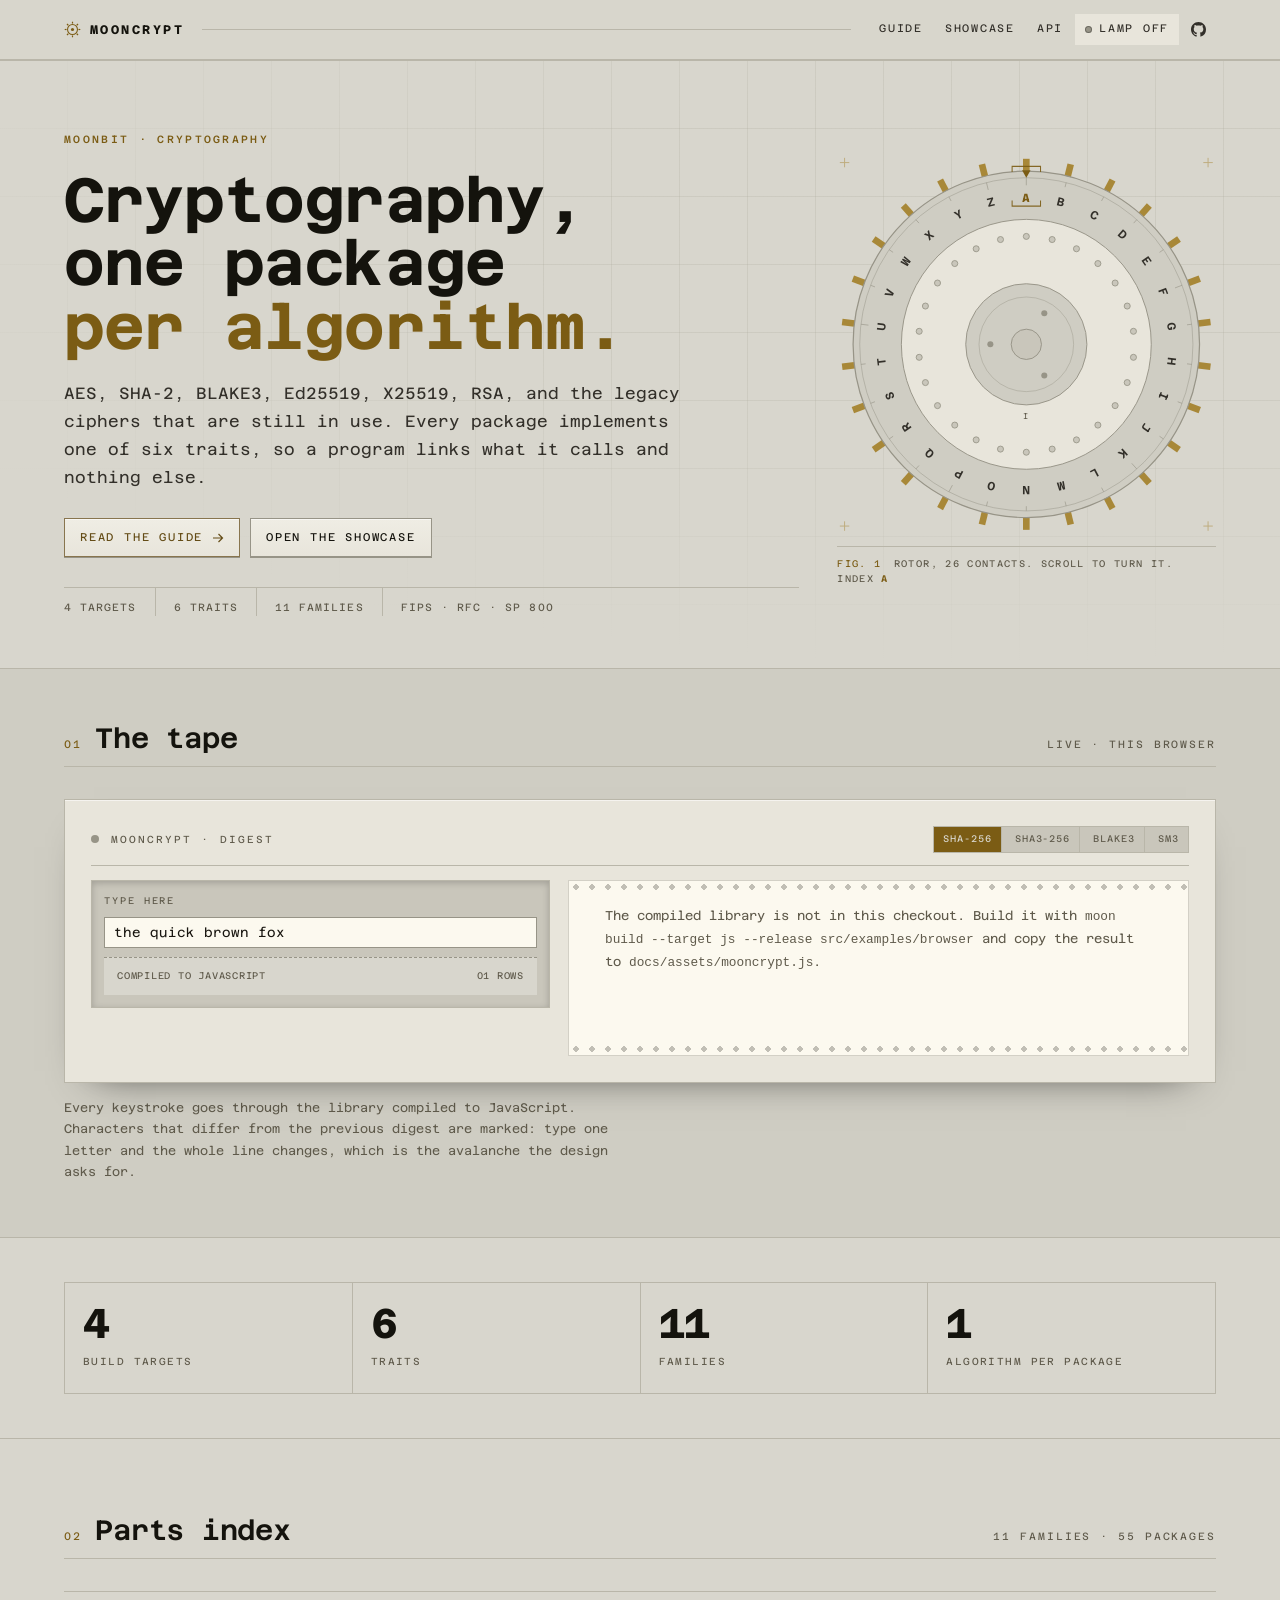
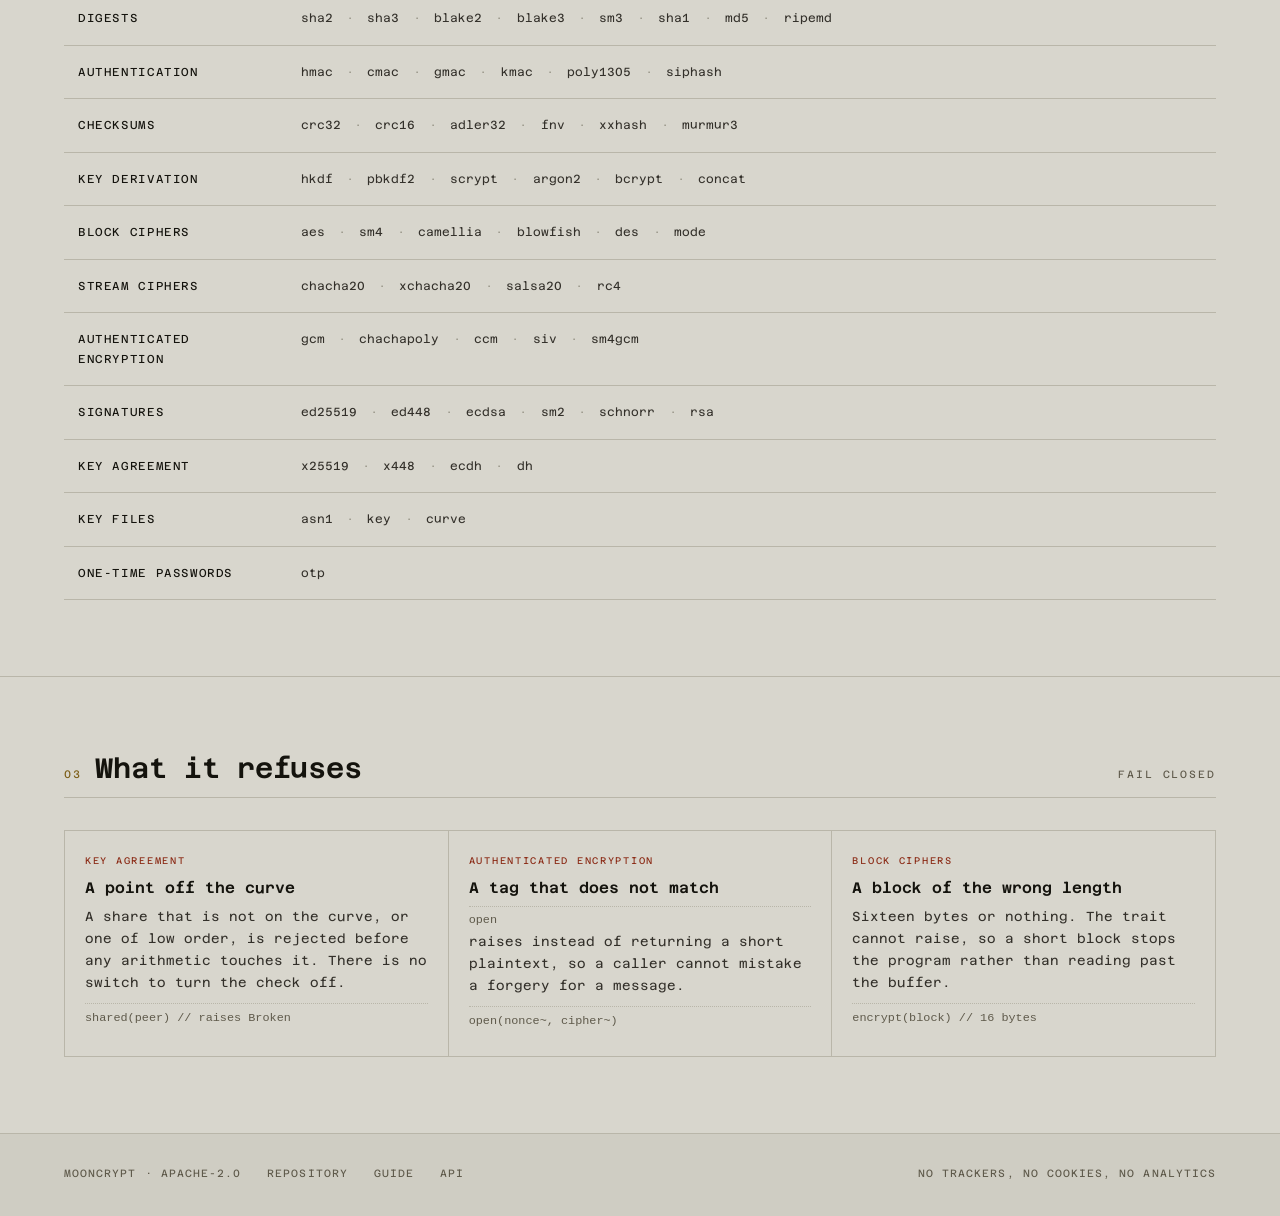
==== commit 0ba6c7bb: "fix(mooncrypt): the plate takes its frame back, and the browser its stylesheet. The two brass bracke" ====
--- a/docs/index.html
+++ b/docs/index.html
@@ -15,7 +15,7 @@
       href="https://fonts.googleapis.com/css2?family=Azeret+Mono:wght@400;500;600;700&display=swap"
       rel="stylesheet"
     />
-    <link rel="stylesheet" href="assets/site.css" />
+    <link rel="stylesheet" href="assets/site.css?v=2" />
     <script>
       (() => {
         try {
@@ -114,14 +114,13 @@
                 tabindex="0"
                 role="slider"
                 aria-orientation="vertical"
-                aria-label="Rotor position"
+                aria-label="Rotor, 26 contacts"
                 aria-valuemin="1"
                 aria-valuemax="26"
                 aria-valuenow="1"
                 aria-valuetext="A"
               >
-                <svg viewBox="0 0 400 400" role="img" aria-labelledby="rotor-t">
-                <title id="rotor-t">A rotor drawn as an engineering plate: an outer ring of 26 teeth, an alphabet ring, 26 contacts, and a hub marked I.</title>
+                <svg viewBox="0 0 400 400" aria-hidden="true" focusable="false">
                 <g stroke="var(--brass-2)" stroke-width="1" opacity=".5">
                 <path d="M8 3 V13 M3 8 H13"/>
                 <path d="M392 3 V13 M387 8 H397"/>
@@ -257,6 +256,7 @@
                 <text x="200.0" y="279.0" text-anchor="middle" font-family="var(--mono)" font-size="8.5" letter-spacing="2.6" fill="var(--ink-3)">I</text>
                 <g stroke="var(--brass)" fill="none" stroke-width="1.1" opacity=".9">
                 <path d="M185.0 18 V12 H215.0 V18"/>
+                <path d="M185.0 48 V54 H215.0 V48"/>
                 </g>
                 </svg>
               </div>
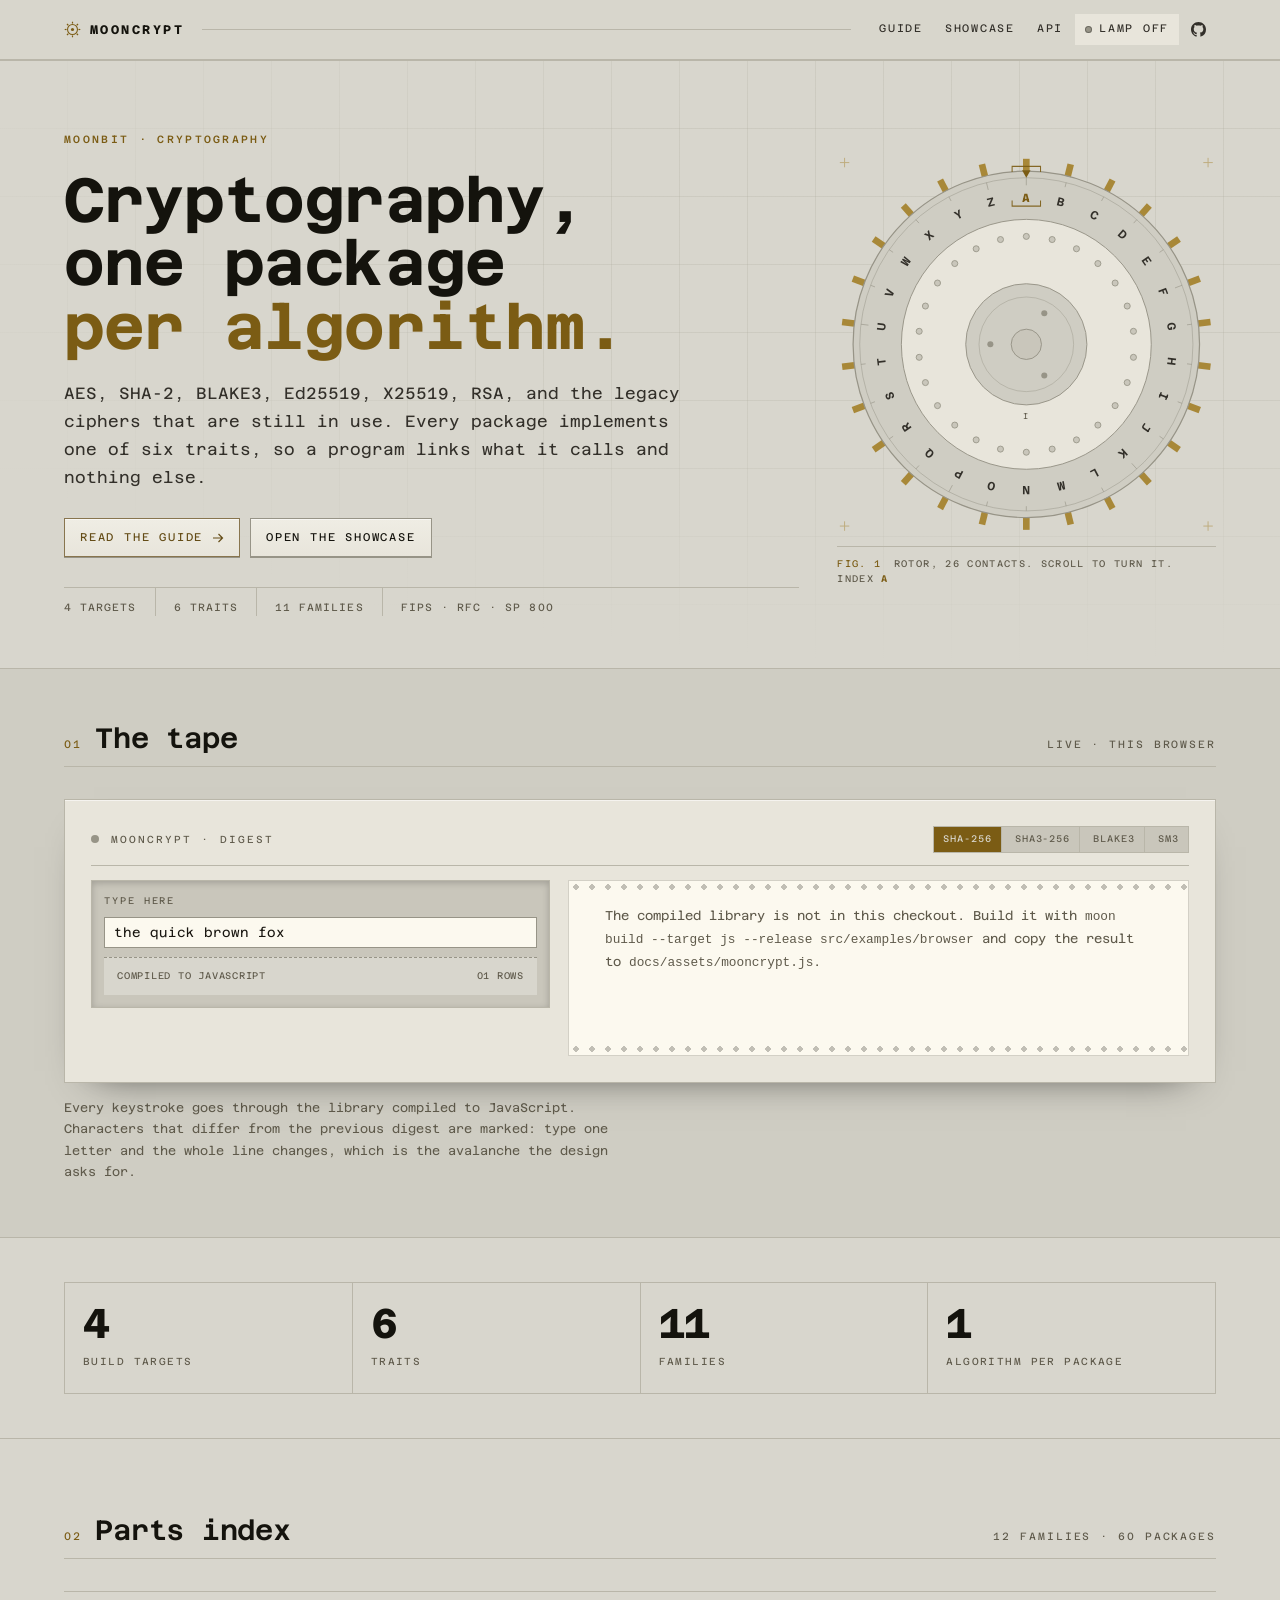
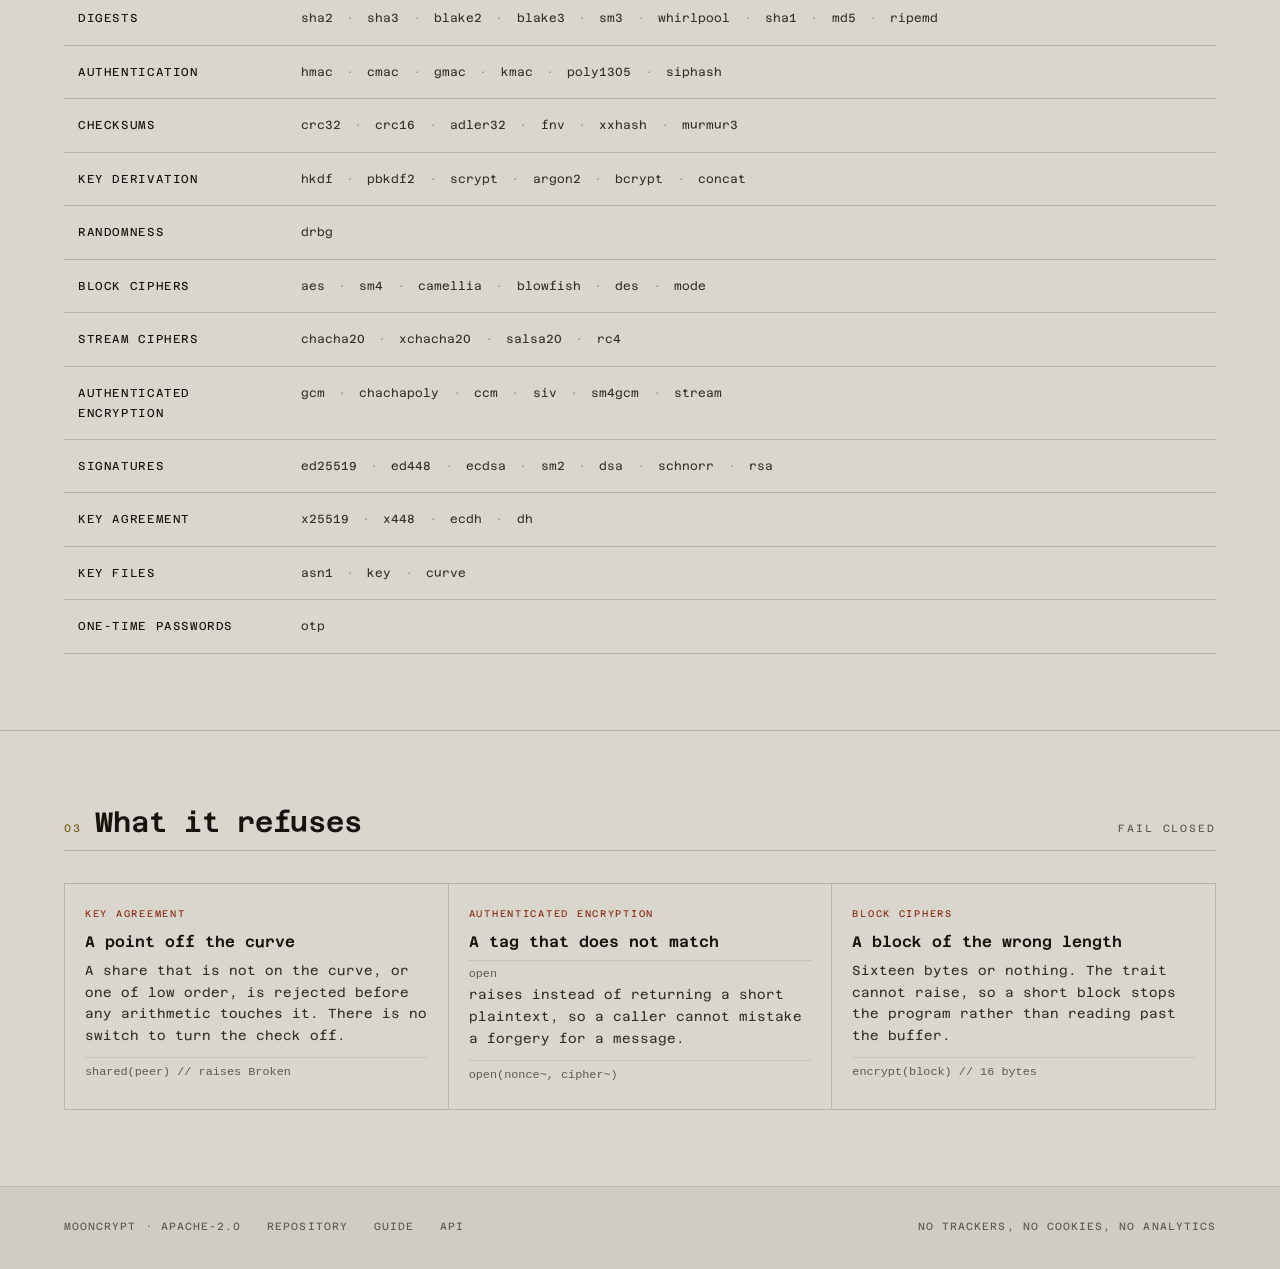
==== commit e616c0f1: "docs(mooncrypt): regenerate the API page and index for the new packages. The API reference is genera" ====
--- a/docs/index.html
+++ b/docs/index.html
@@ -1,5 +1,5 @@
 <!doctype html>
-<html lang="en" data-home>
+<html lang="en">
   <head>
     <meta charset="utf-8" />
     <meta name="viewport" content="width=device-width, initial-scale=1" />
@@ -16,6 +16,7 @@
       rel="stylesheet"
     />
     <link rel="stylesheet" href="assets/site.css?v=2" />
+<script type="module" src="assets/scrollbar.js"></script>
     <script>
       (() => {
         try {
@@ -336,13 +337,13 @@
           <div class="sec-head">
             <span class="no">02</span>
             <h2>Parts index</h2>
-            <span class="rest">11 families · 55 packages</span>
+            <span class="rest">12 families · 60 packages</span>
           </div>
 
           <div class="parts">
             <a class="part" href="api.html#hash">
               <span class="fam">Digests</span>
-              <span class="pk">sha2 <i>·</i> sha3 <i>·</i> blake2 <i>·</i> blake3 <i>·</i> sm3 <i>·</i> sha1 <i>·</i> md5 <i>·</i> ripemd</span>
+              <span class="pk">sha2 <i>·</i> sha3 <i>·</i> blake2 <i>·</i> blake3 <i>·</i> sm3 <i>·</i> whirlpool <i>·</i> sha1 <i>·</i> md5 <i>·</i> ripemd</span>
             </a>
             <a class="part" href="api.html#mac">
               <span class="fam">Authentication</span>
@@ -356,6 +357,10 @@
               <span class="fam">Key derivation</span>
               <span class="pk">hkdf <i>·</i> pbkdf2 <i>·</i> scrypt <i>·</i> argon2 <i>·</i> bcrypt <i>·</i> concat</span>
             </a>
+            <a class="part" href="api.html#drbg">
+              <span class="fam">Randomness</span>
+              <span class="pk">drbg</span>
+            </a>
             <a class="part" href="api.html#cipher">
               <span class="fam">Block ciphers</span>
               <span class="pk">aes <i>·</i> sm4 <i>·</i> camellia <i>·</i> blowfish <i>·</i> des <i>·</i> mode</span>
@@ -366,11 +371,11 @@
             </a>
             <a class="part" href="api.html#aead">
               <span class="fam">Authenticated encryption</span>
-              <span class="pk">gcm <i>·</i> chachapoly <i>·</i> ccm <i>·</i> siv <i>·</i> sm4gcm</span>
+              <span class="pk">gcm <i>·</i> chachapoly <i>·</i> ccm <i>·</i> siv <i>·</i> sm4gcm <i>·</i> stream</span>
             </a>
             <a class="part" href="api.html#sign">
               <span class="fam">Signatures</span>
-              <span class="pk">ed25519 <i>·</i> ed448 <i>·</i> ecdsa <i>·</i> sm2 <i>·</i> schnorr <i>·</i> rsa</span>
+              <span class="pk">ed25519 <i>·</i> ed448 <i>·</i> ecdsa <i>·</i> sm2 <i>·</i> dsa <i>·</i> schnorr <i>·</i> rsa</span>
             </a>
             <a class="part" href="api.html#kex">
               <span class="fam">Key agreement</span>
--- a/docs/assets/site.css
+++ b/docs/assets/site.css
@@ -98,8 +98,6 @@
 
 html {
   -webkit-text-size-adjust: 100%;
-  scrollbar-color: var(--line-2) var(--ground);
-  scrollbar-width: thin;
 }
 
 @supports not selector(::-webkit-scrollbar) {
@@ -128,24 +126,13 @@
   background: var(--brass);
 }
 
-/* At the very top the homepage shows no bar, and gives up none of its width:
-   the strip stays where it is and is simply drawn in the colour of the page,
-   so the first turn of the wheel shifts nothing. */
-
-html[data-home]:not([data-scrolled]) {
-  scrollbar-color: transparent transparent;
-}
-
-html[data-home]:not([data-scrolled])::-webkit-scrollbar-track,
-html[data-home]:not([data-scrolled])::-webkit-scrollbar-corner {
+/* At rest the page bar is not drawn and gives up none of its width: the strip
+   stays where it is in the colour of the page, so nothing shifts when it
+   appears. */
+html:not(.scrolling)::-webkit-scrollbar-track,
+html:not(.scrolling)::-webkit-scrollbar-corner {
   background: transparent;
   border-left-color: transparent;
-}
-
-html[data-home]:not([data-scrolled])::-webkit-scrollbar-thumb,
-html[data-home]:not([data-scrolled])::-webkit-scrollbar-thumb:hover {
-  background: transparent;
-  border-color: transparent;
 }
 
 body {
@@ -1640,7 +1627,12 @@
   overflow-x: auto;
   line-height: 1.6;
   padding-bottom: 2px;
-  scrollbar-width: thin;
+}
+
+@supports not selector(::-webkit-scrollbar) {
+  .item .sig {
+    scrollbar-width: thin;
+  }
 }
 
 .item .sig .ret {
@@ -1856,7 +1848,12 @@
     gap: 2px;
     overflow-x: auto;
     padding-bottom: 2px;
-    scrollbar-width: thin;
+  }
+
+  @supports not selector(::-webkit-scrollbar) {
+    .rail ol {
+      scrollbar-width: thin;
+    }
   }
 
   .rail a {
@@ -1960,3 +1957,12 @@
     gap: 1px;
   }
 }
+
+/* The page scroll bar shows while the page moves or under the pointer and
+   hides a moment after; it keeps its place, so nothing shifts. */
+@supports selector(::-webkit-scrollbar) {
+  html:not(.scrolling)::-webkit-scrollbar-thumb { background: transparent; border-color: transparent; box-shadow: none; }
+}
+@supports not selector(::-webkit-scrollbar) {
+  html:not(.scrolling) { scrollbar-color: transparent transparent; }
+}
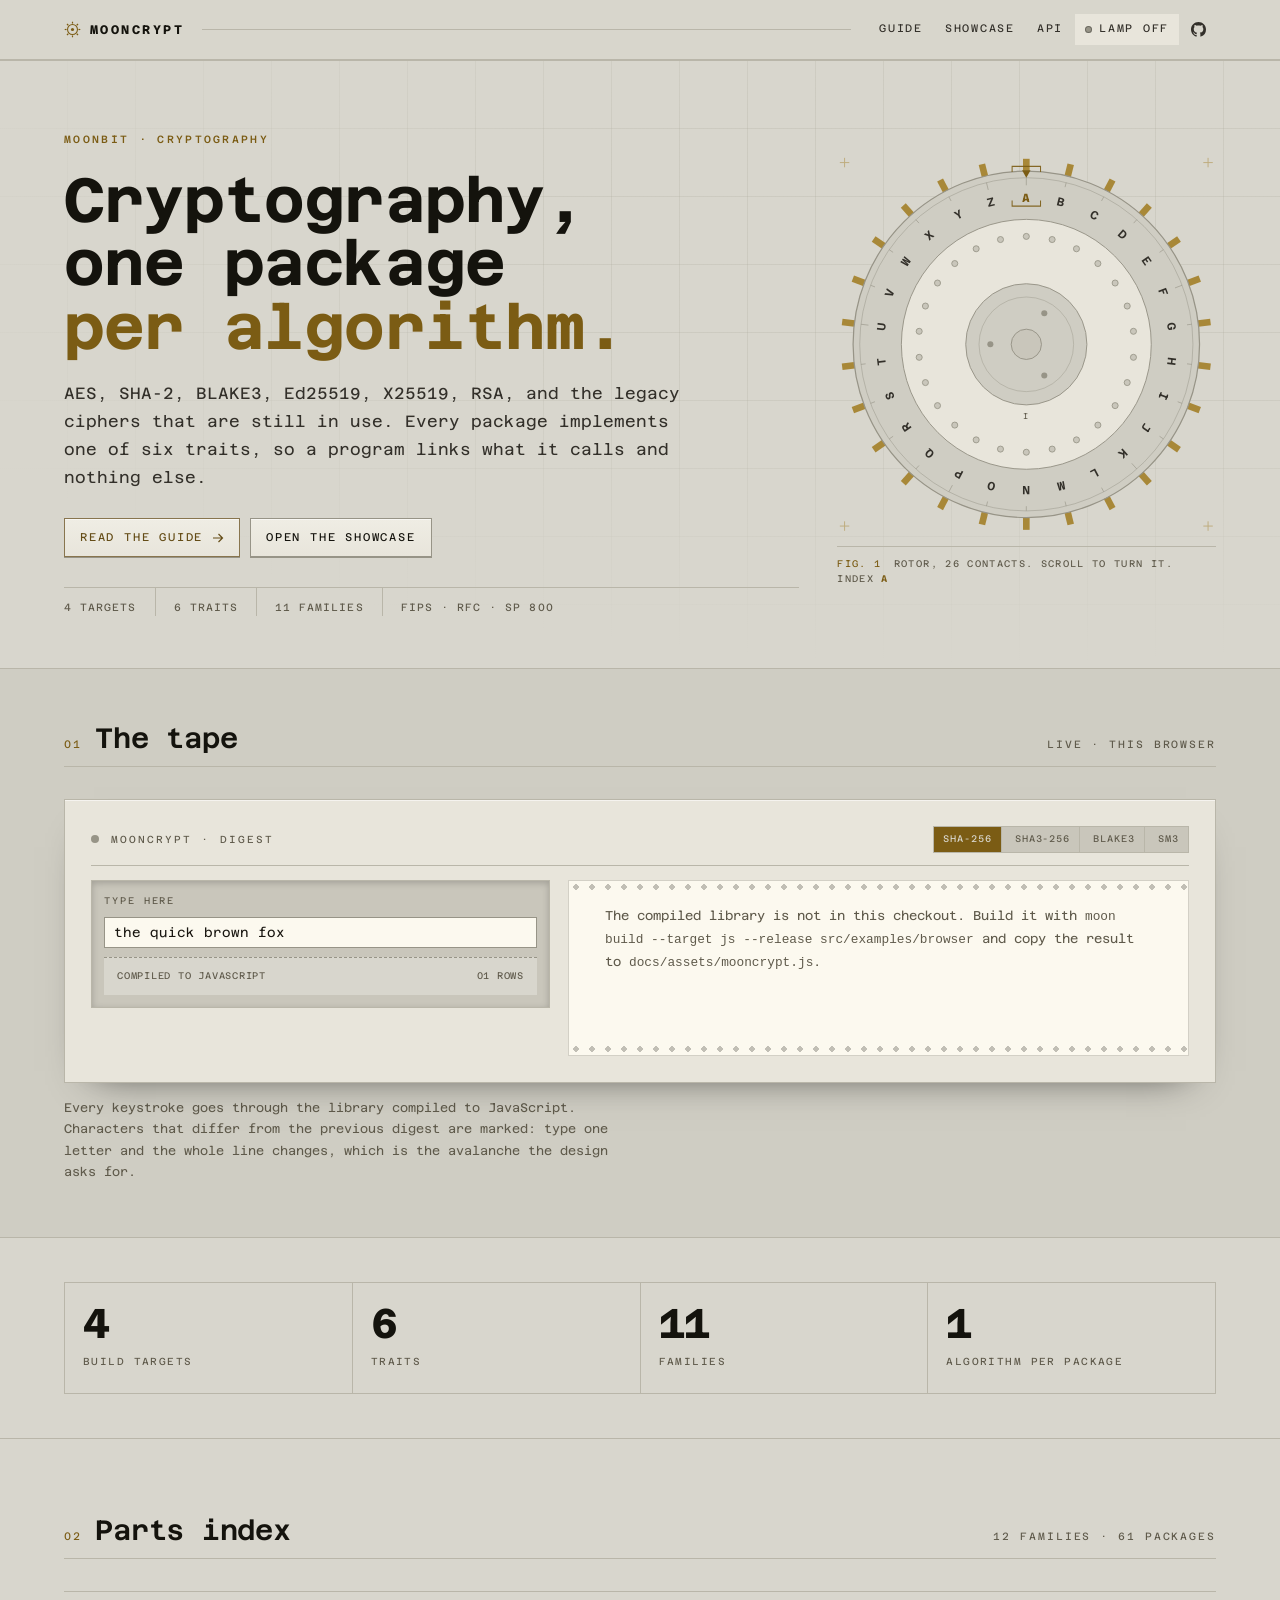
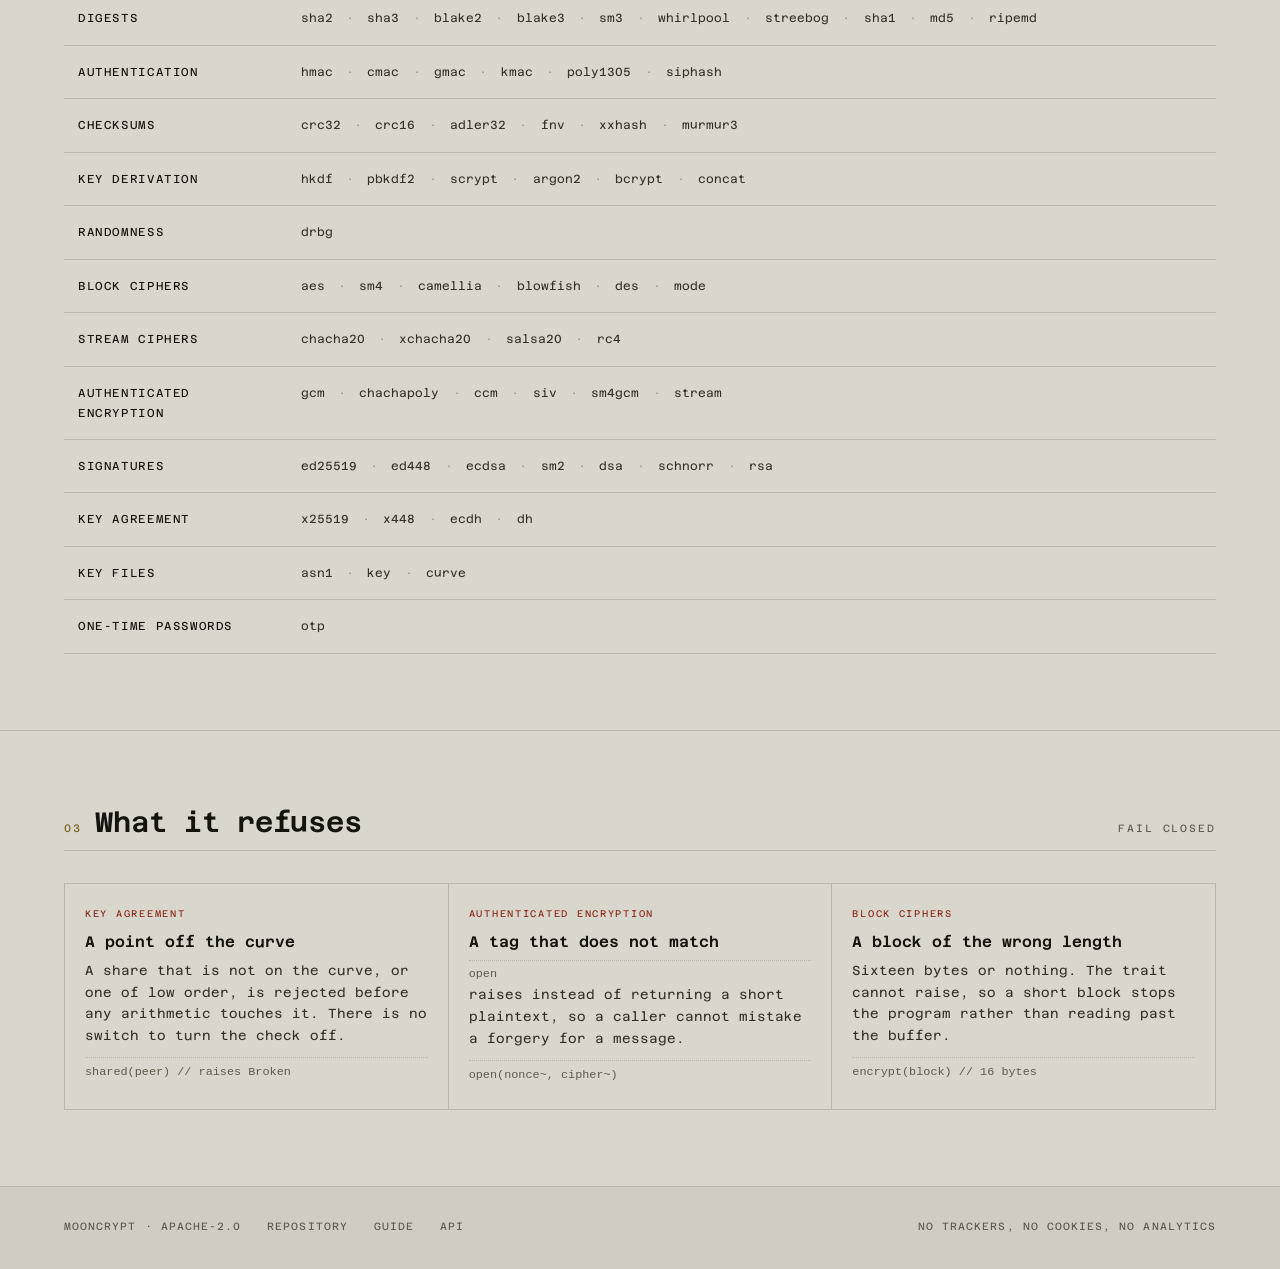
==== commit 63e4e91f: "docs(mooncrypt): list Streebog and regenerate the API page for the new digests and DRBGs. Signed-off" ====
--- a/docs/index.html
+++ b/docs/index.html
@@ -337,13 +337,13 @@
           <div class="sec-head">
             <span class="no">02</span>
             <h2>Parts index</h2>
-            <span class="rest">12 families · 60 packages</span>
+            <span class="rest">12 families · 61 packages</span>
           </div>
 
           <div class="parts">
             <a class="part" href="api.html#hash">
               <span class="fam">Digests</span>
-              <span class="pk">sha2 <i>·</i> sha3 <i>·</i> blake2 <i>·</i> blake3 <i>·</i> sm3 <i>·</i> whirlpool <i>·</i> sha1 <i>·</i> md5 <i>·</i> ripemd</span>
+              <span class="pk">sha2 <i>·</i> sha3 <i>·</i> blake2 <i>·</i> blake3 <i>·</i> sm3 <i>·</i> whirlpool <i>·</i> streebog <i>·</i> sha1 <i>·</i> md5 <i>·</i> ripemd</span>
             </a>
             <a class="part" href="api.html#mac">
               <span class="fam">Authentication</span>
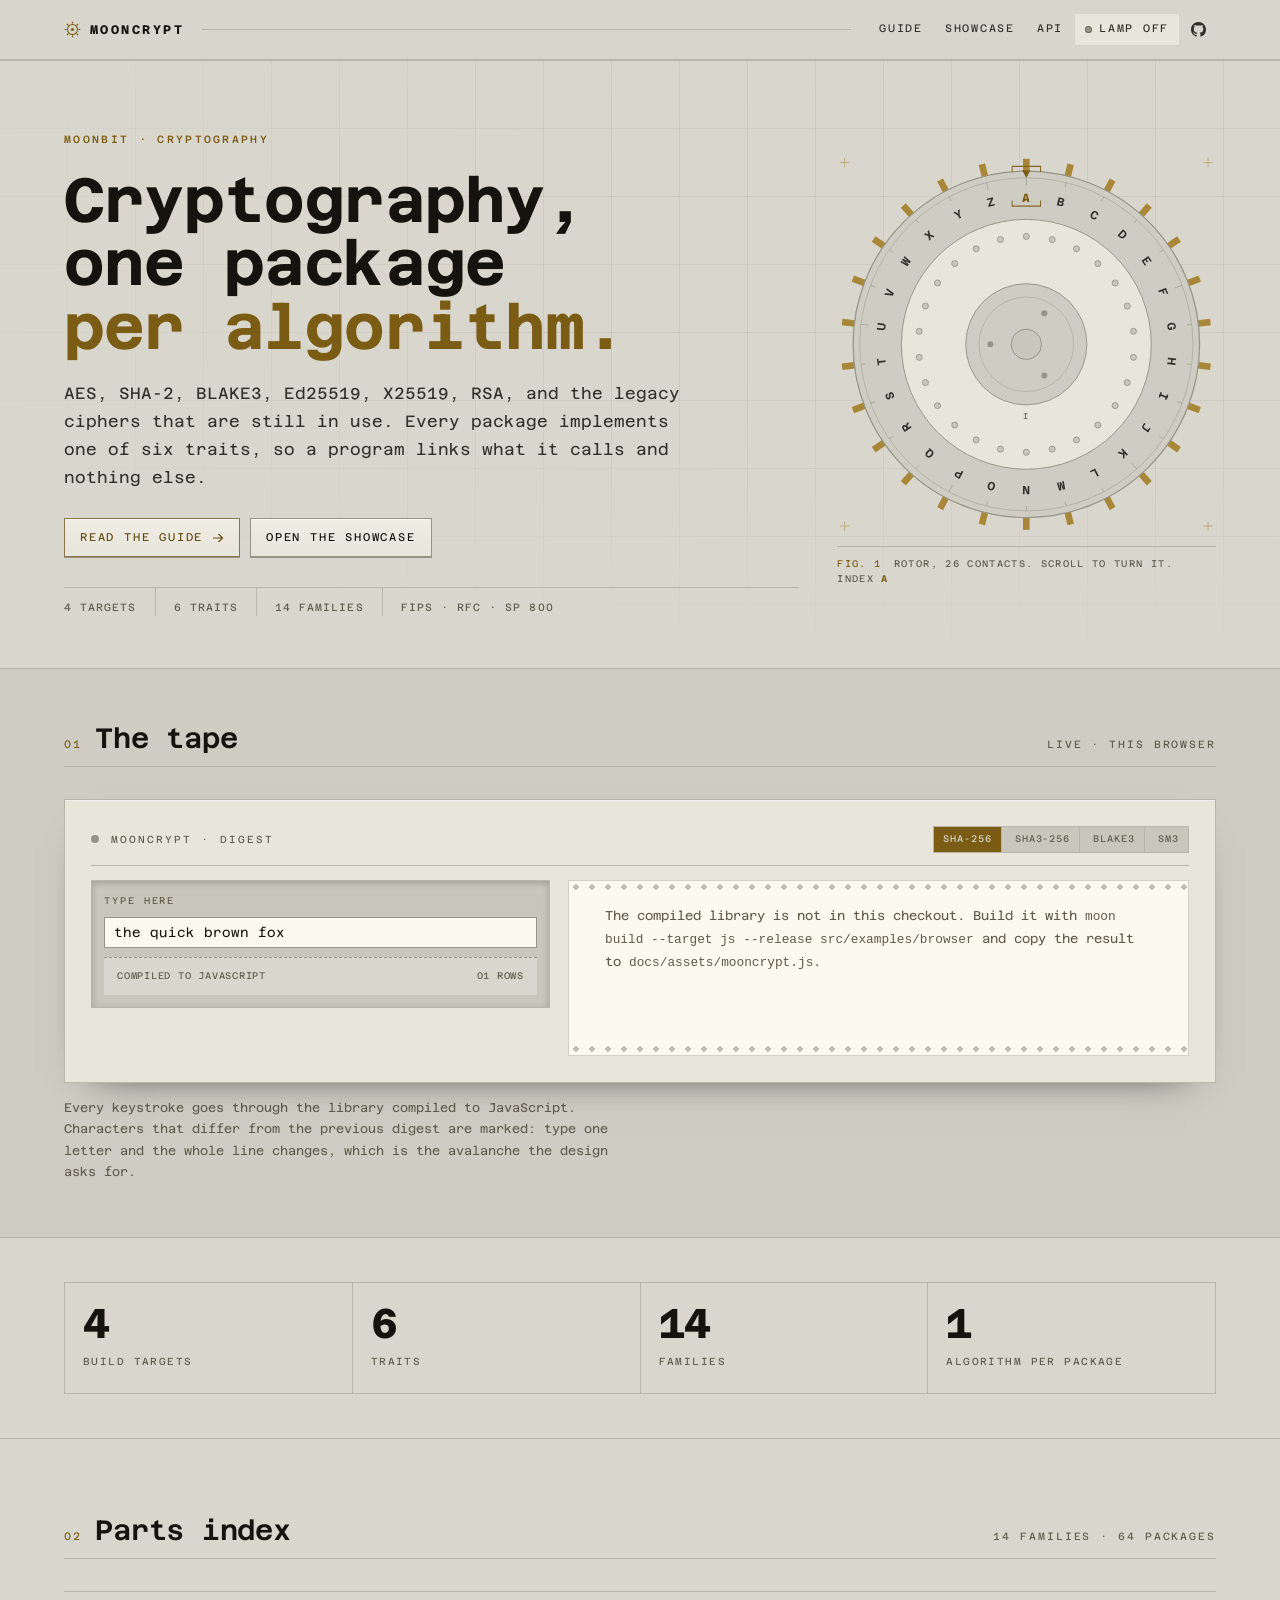
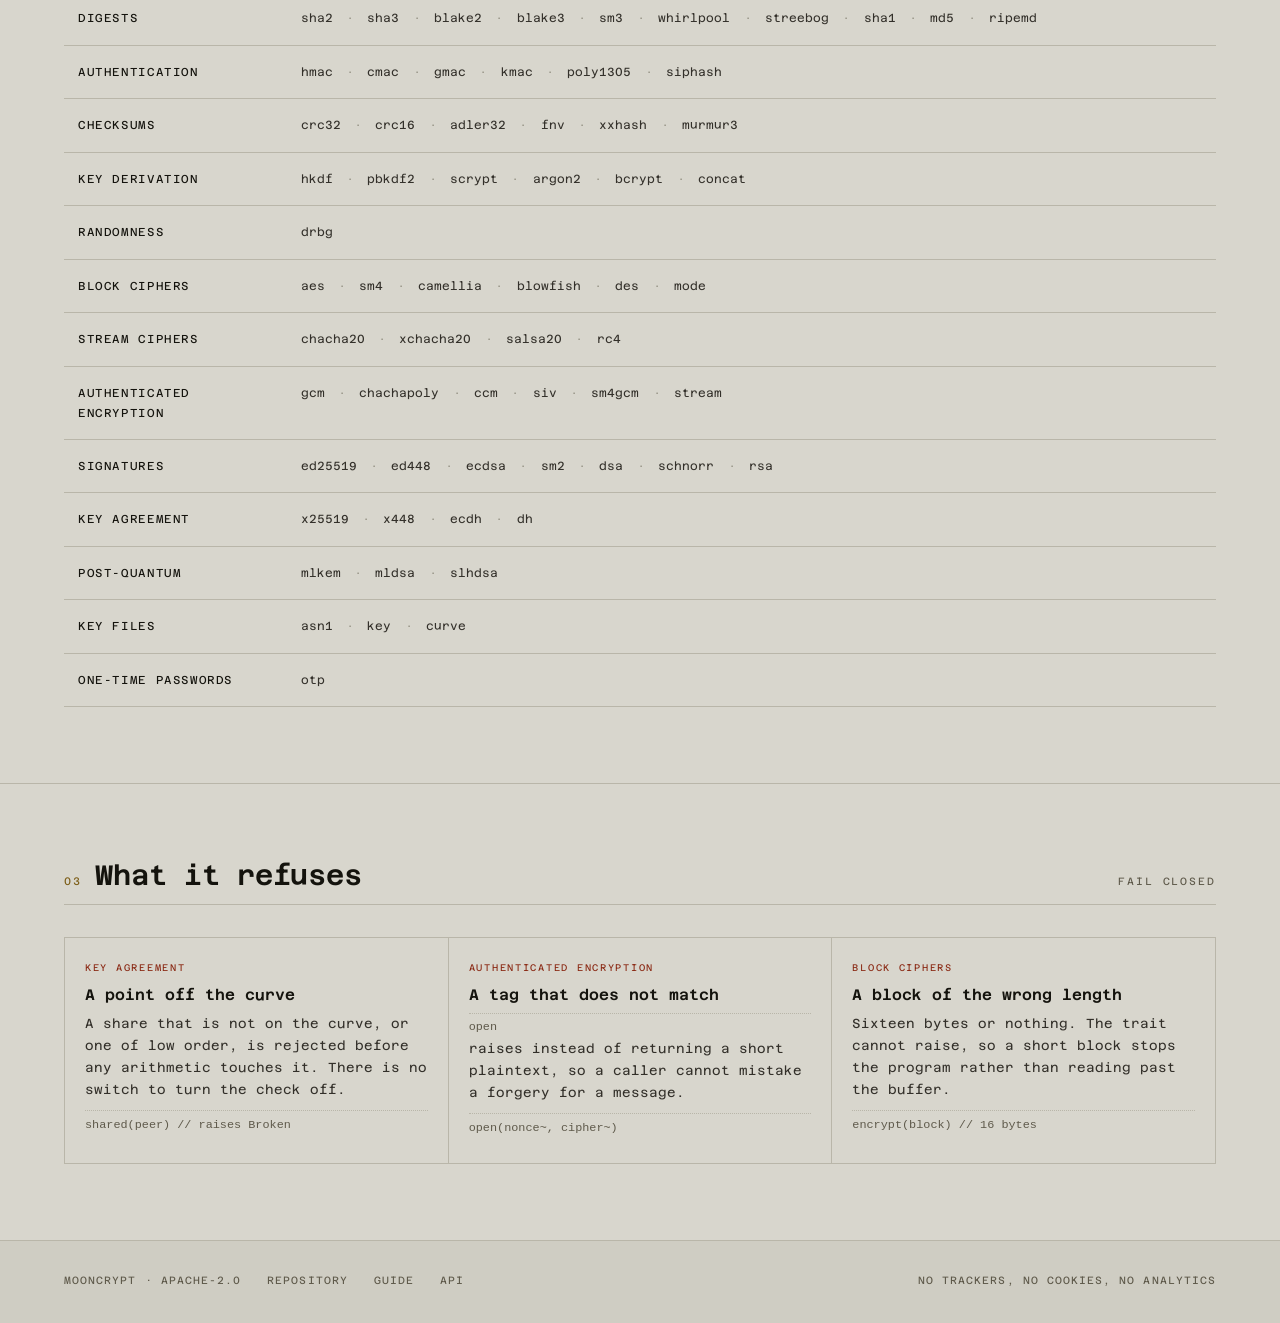
==== commit e0b50114: "docs(mooncrypt): the three post-quantum schemes, in the readme, the guide and the home page. The pac" ====
--- a/docs/index.html
+++ b/docs/index.html
@@ -104,7 +104,7 @@
               <div class="hero-facts">
                 <div>4 targets</div>
                 <div>6 traits</div>
-                <div>11 families</div>
+                <div>14 families</div>
                 <div>FIPS · RFC · SP 800</div>
               </div>
             </div>
@@ -326,7 +326,7 @@
           <div class="numbers">
             <div><b>4</b><span>build targets</span></div>
             <div><b>6</b><span>traits</span></div>
-            <div><b>11</b><span>families</span></div>
+            <div><b>14</b><span>families</span></div>
             <div><b>1</b><span>algorithm per package</span></div>
           </div>
         </div>
@@ -337,7 +337,7 @@
           <div class="sec-head">
             <span class="no">02</span>
             <h2>Parts index</h2>
-            <span class="rest">12 families · 61 packages</span>
+            <span class="rest">14 families · 64 packages</span>
           </div>
 
           <div class="parts">
@@ -380,6 +380,10 @@
             <a class="part" href="api.html#kex">
               <span class="fam">Key agreement</span>
               <span class="pk">x25519 <i>·</i> x448 <i>·</i> ecdh <i>·</i> dh</span>
+            </a>
+            <a class="part" href="api.html#pq">
+              <span class="fam">Post-quantum</span>
+              <span class="pk">mlkem <i>·</i> mldsa <i>·</i> slhdsa</span>
             </a>
             <a class="part" href="api.html#key">
               <span class="fam">Key files</span>
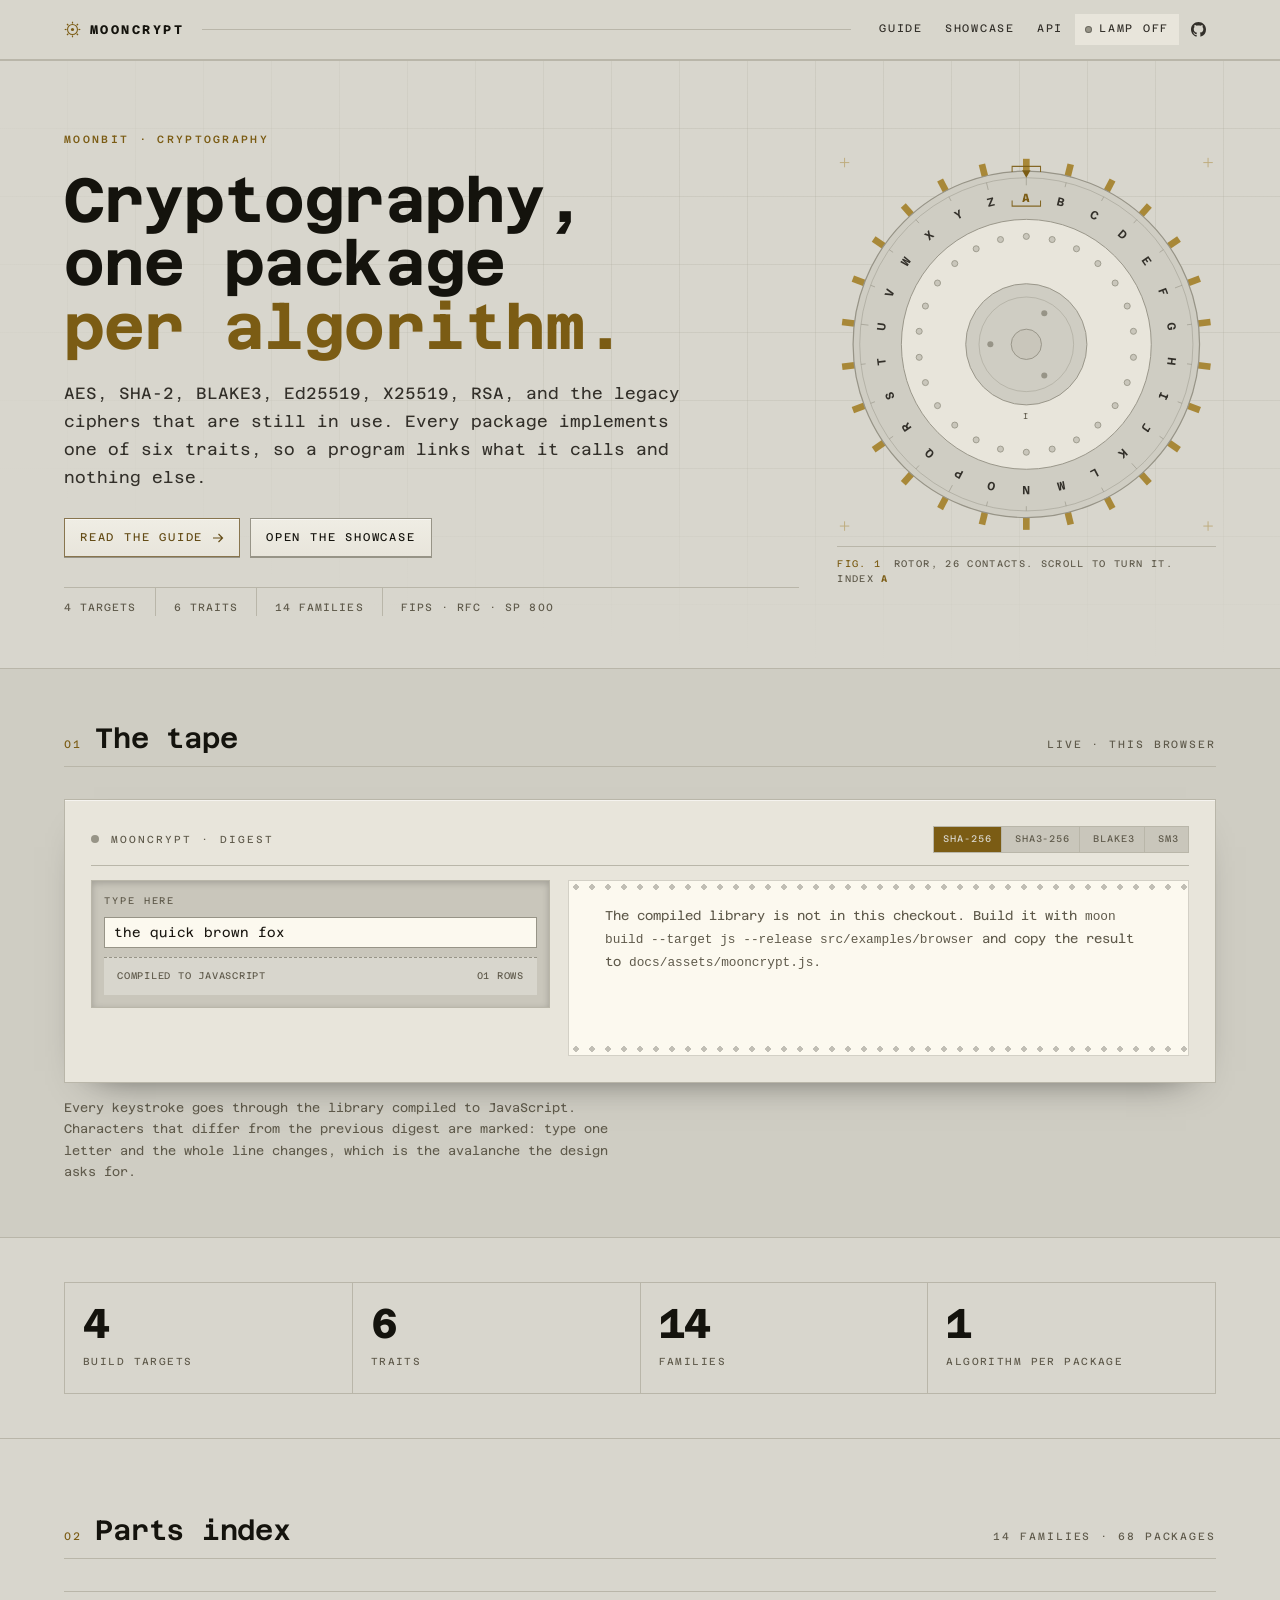
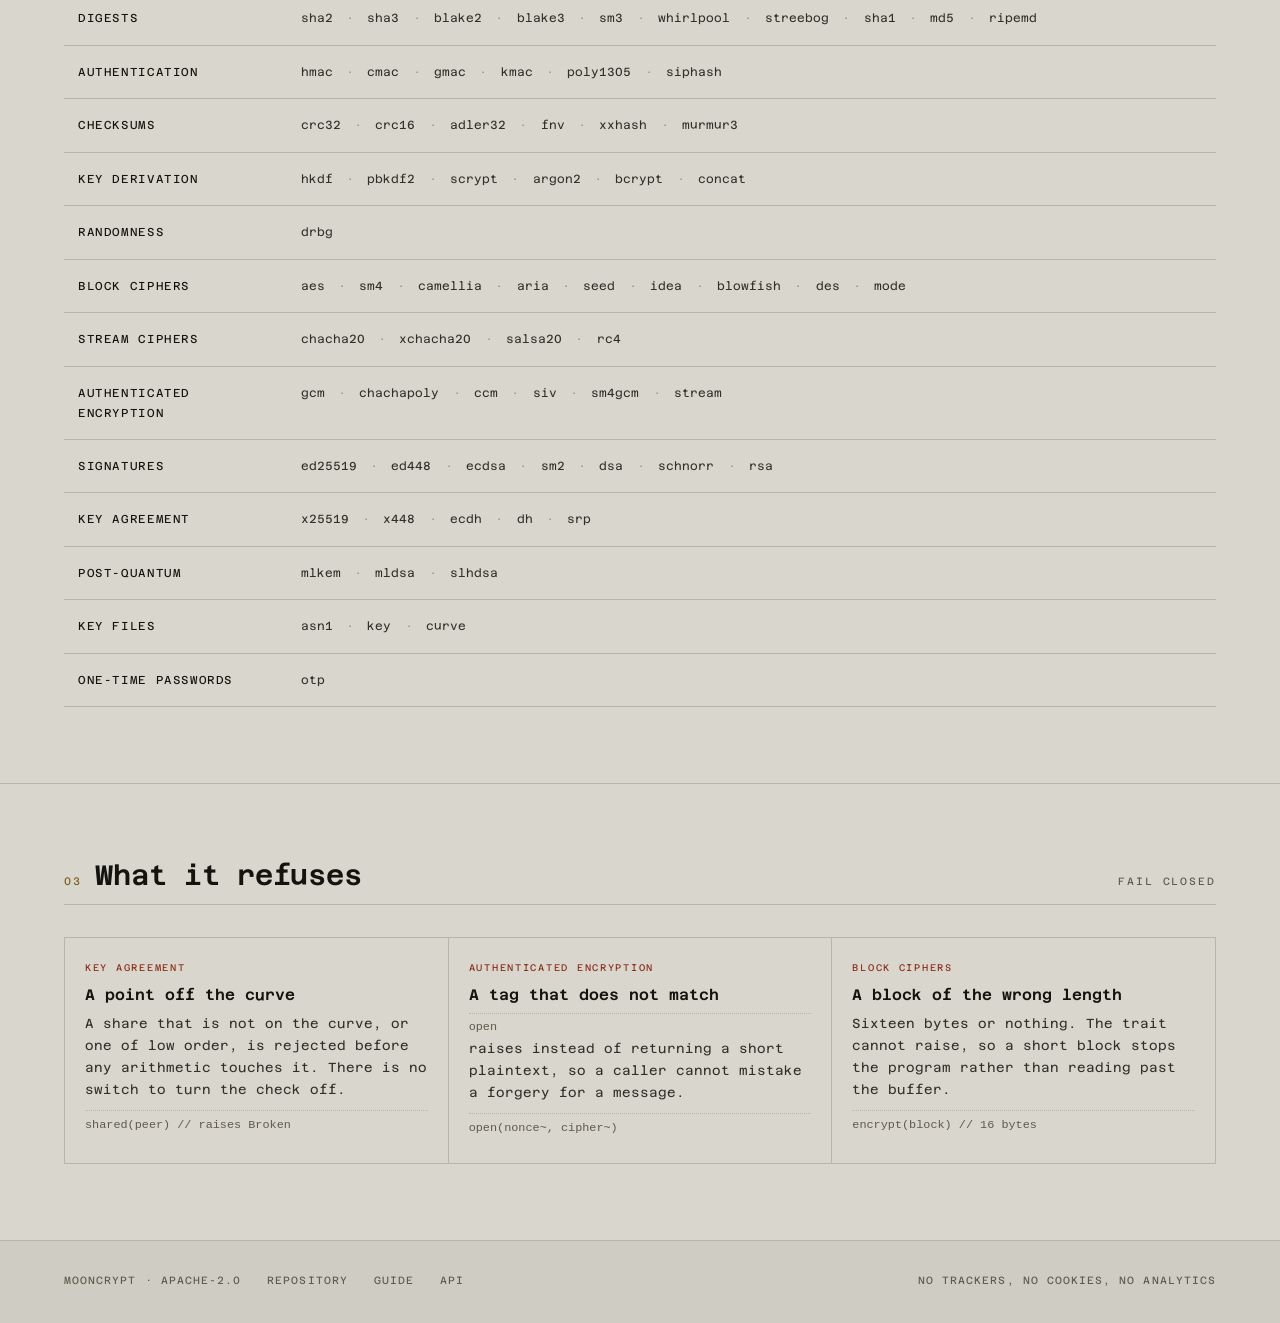
==== commit 6ce17dcc: "feat(mooncrypt): ARIA, SEED, IDEA and SRP-6a, and one blockwise loop for every block cipher. - `ciph" ====
--- a/docs/index.html
+++ b/docs/index.html
@@ -337,7 +337,7 @@
           <div class="sec-head">
             <span class="no">02</span>
             <h2>Parts index</h2>
-            <span class="rest">14 families · 64 packages</span>
+            <span class="rest">14 families · 68 packages</span>
           </div>
 
           <div class="parts">
@@ -363,7 +363,7 @@
             </a>
             <a class="part" href="api.html#cipher">
               <span class="fam">Block ciphers</span>
-              <span class="pk">aes <i>·</i> sm4 <i>·</i> camellia <i>·</i> blowfish <i>·</i> des <i>·</i> mode</span>
+              <span class="pk">aes <i>·</i> sm4 <i>·</i> camellia <i>·</i> aria <i>·</i> seed <i>·</i> idea <i>·</i> blowfish <i>·</i> des <i>·</i> mode</span>
             </a>
             <a class="part" href="api.html#stream">
               <span class="fam">Stream ciphers</span>
@@ -379,7 +379,7 @@
             </a>
             <a class="part" href="api.html#kex">
               <span class="fam">Key agreement</span>
-              <span class="pk">x25519 <i>·</i> x448 <i>·</i> ecdh <i>·</i> dh</span>
+              <span class="pk">x25519 <i>·</i> x448 <i>·</i> ecdh <i>·</i> dh <i>·</i> srp</span>
             </a>
             <a class="part" href="api.html#pq">
               <span class="fam">Post-quantum</span>
